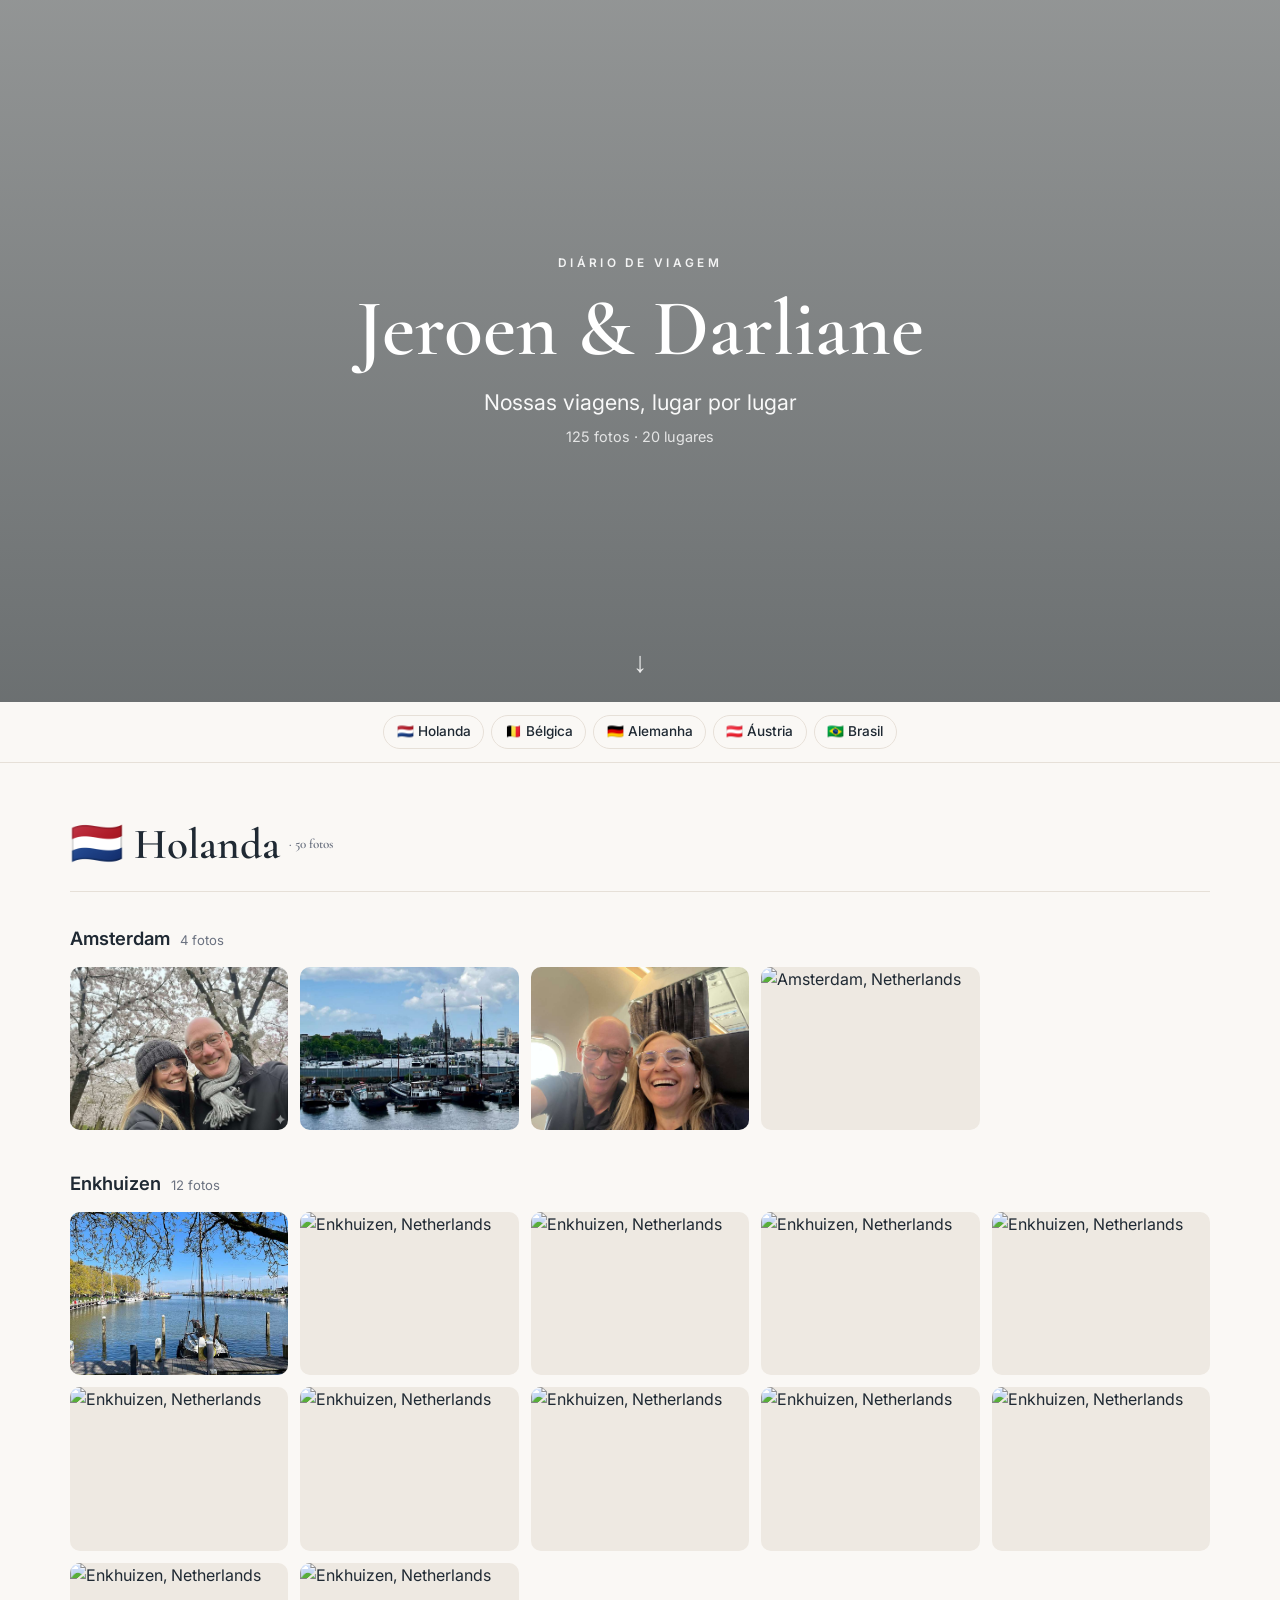
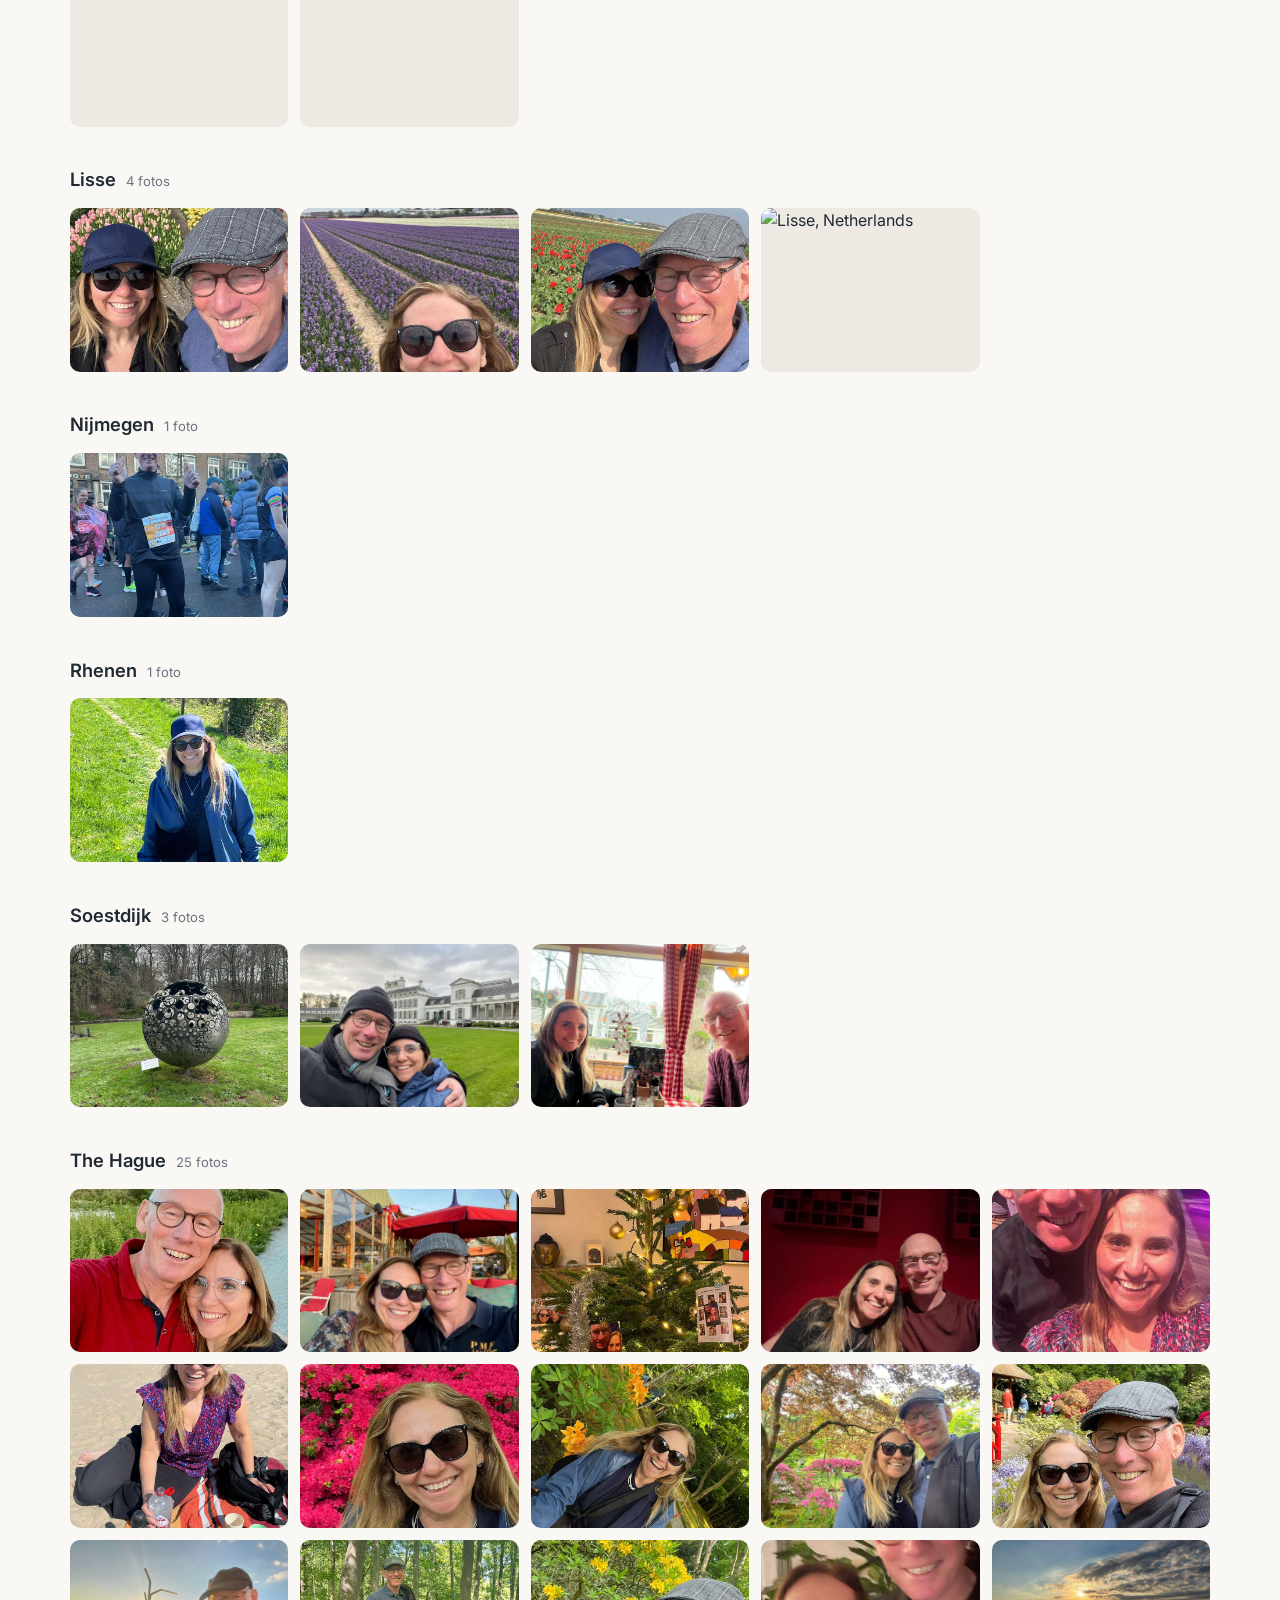
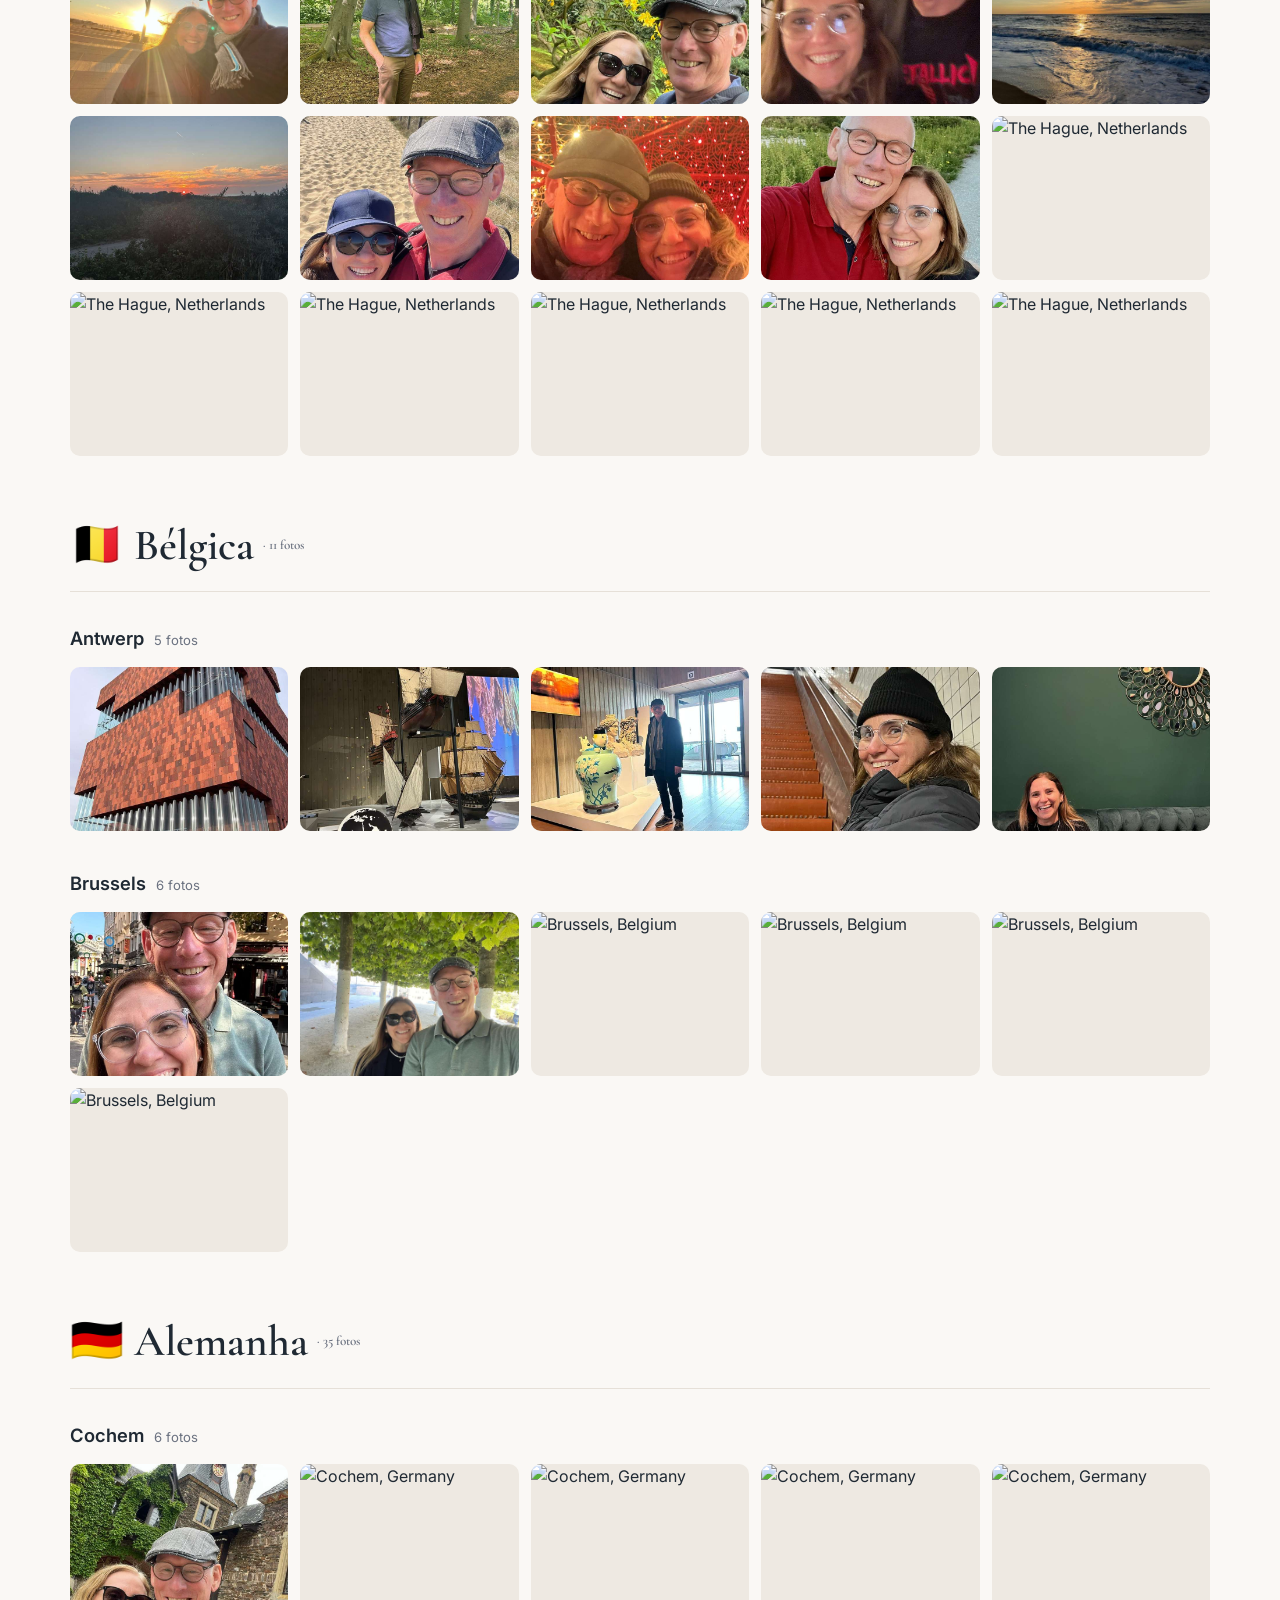
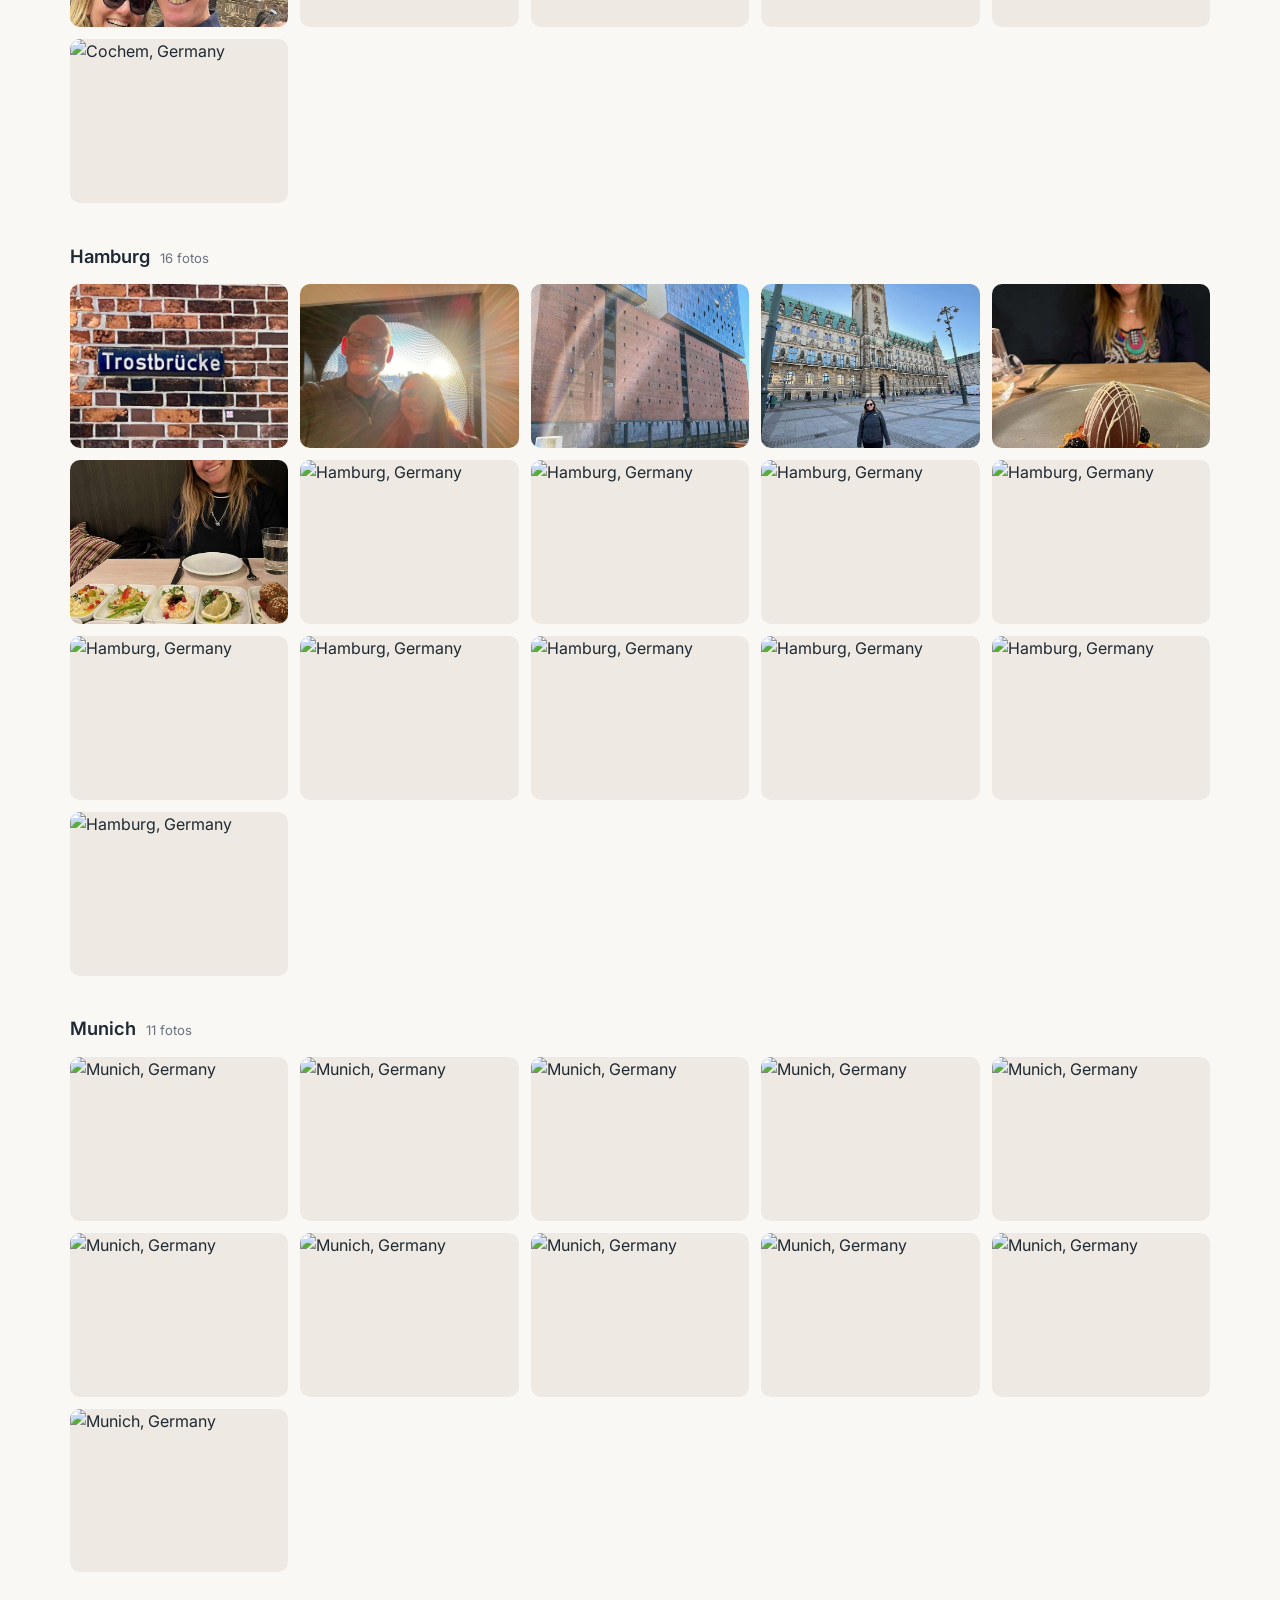
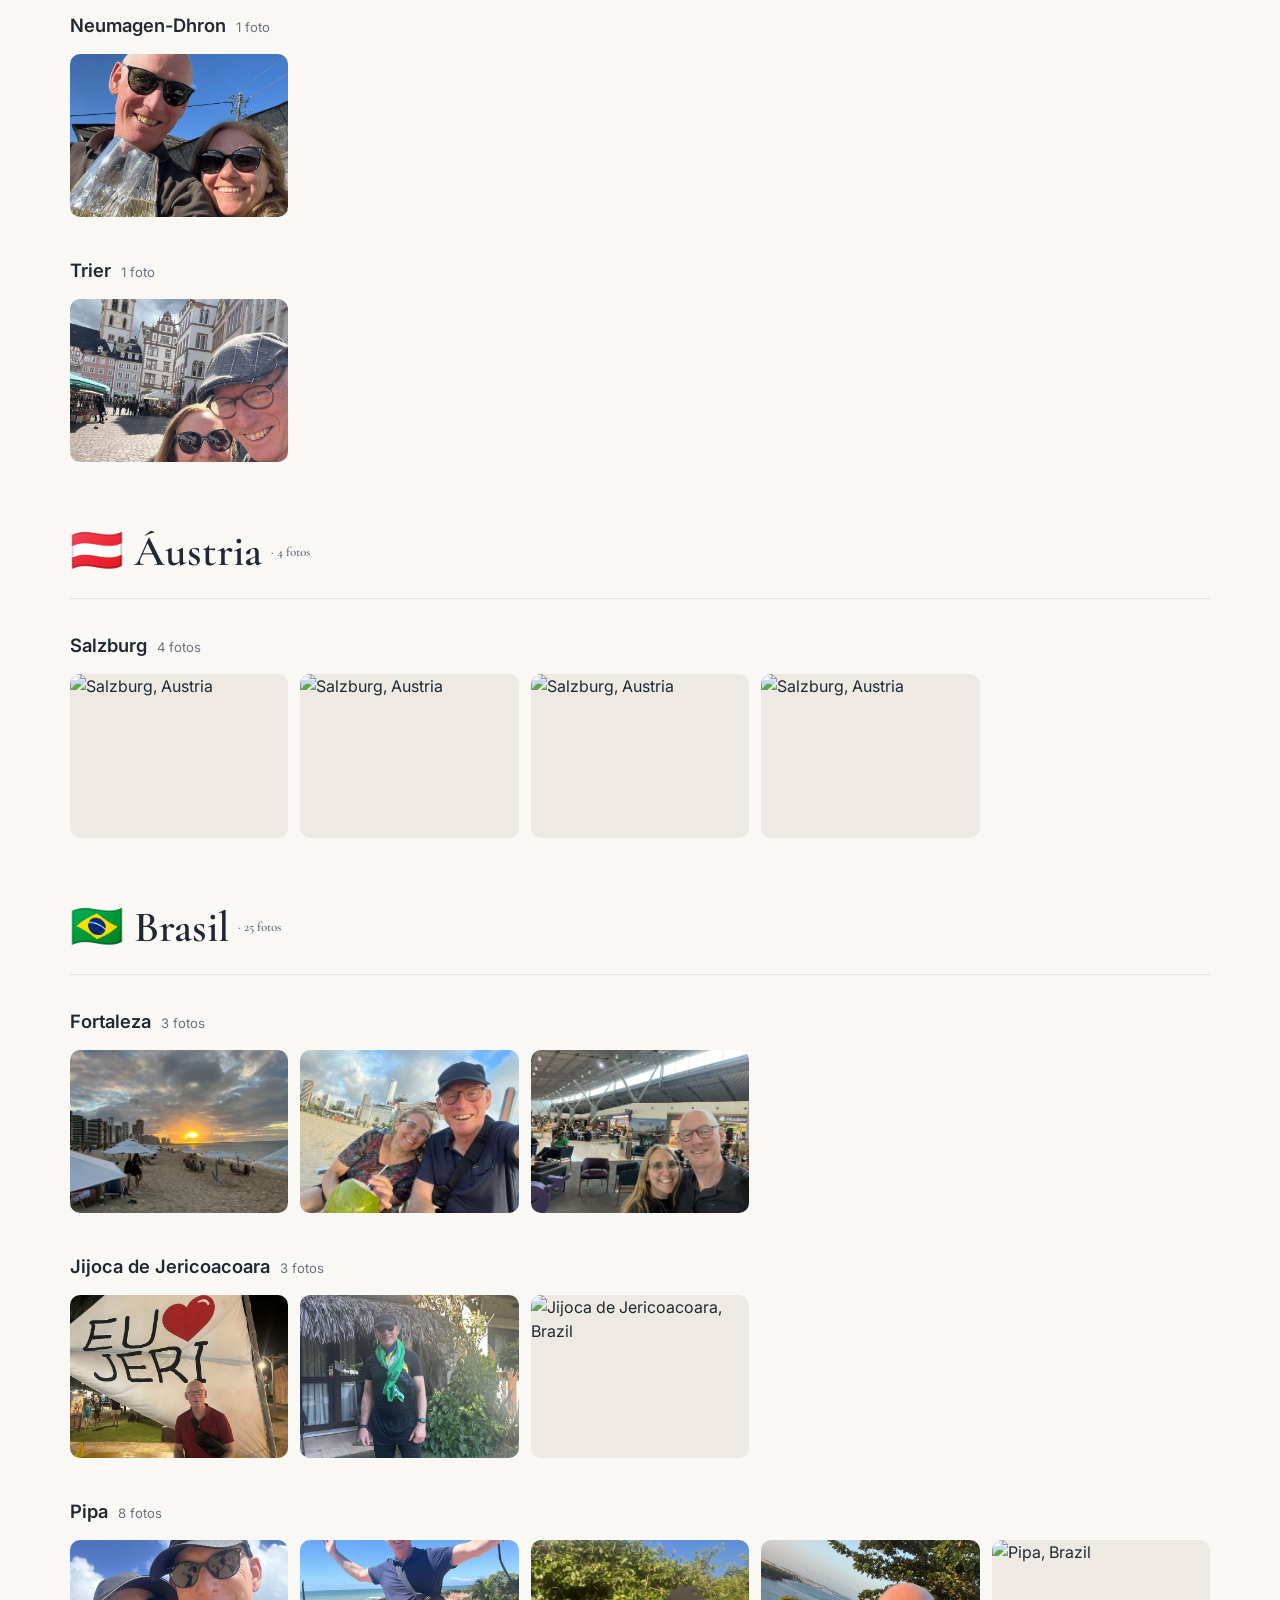
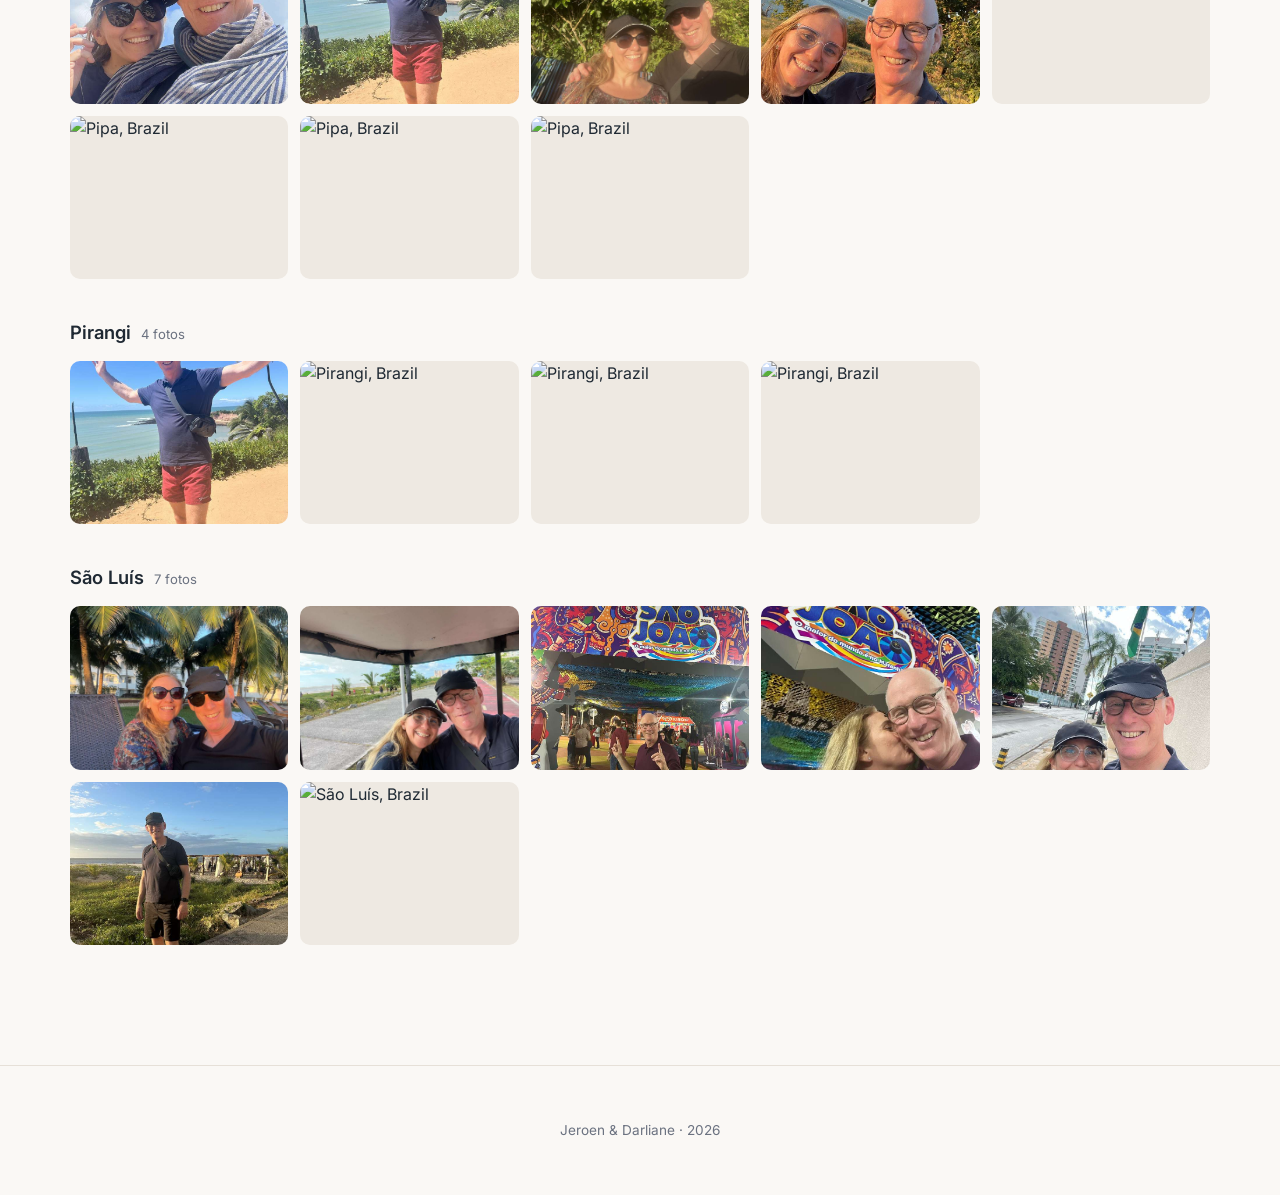
==== index.html @ 5dede8cd "Add files via upload" ====
<!DOCTYPE html>
<html lang="pt-BR">
<head>
  <meta charset="UTF-8" />
  <meta name="viewport" content="width=device-width, initial-scale=1.0" />
  <title>Jeroen &amp; Darliane — Viagens</title>
  <meta name="description" content="Galeria de viagens de Jeroen e Darliane, organizada por lugares." />
  <meta property="og:title" content="Jeroen &amp; Darliane — Viagens" />
  <meta property="og:description" content="Nossas viagens, lugar por lugar." />
  <meta property="og:type" content="website" />
  <link rel="preconnect" href="https://fonts.googleapis.com" />
  <link rel="preconnect" href="https://fonts.gstatic.com" crossorigin />
  <link href="https://fonts.googleapis.com/css2?family=Cormorant+Garamond:wght@500;600&family=Inter:wght@400;500;600&display=swap" rel="stylesheet" />
  <link rel="stylesheet" href="style.css" />
</head>
<body>
  <header class="hero">
    <div class="hero__inner">
      <p class="hero__eyebrow">Diário de viagem</p>
      <h1 class="hero__title">Jeroen &amp; Darliane</h1>
      <p class="hero__subtitle">Nossas viagens, lugar por lugar</p>
      <p class="hero__meta" id="heroMeta"></p>
    </div>
    <button class="hero__scroll" aria-label="Ver galeria" onclick="document.getElementById('nav').scrollIntoView({behavior:'smooth'})">↓</button>
  </header>

  <nav class="nav" id="nav" aria-label="Navegação por país"></nav>

  <main id="gallery" class="gallery">
    <p class="loading">Carregando fotos…</p>
  </main>

  <footer class="footer">
    <p>Jeroen &amp; Darliane · <span id="year"></span></p>
  </footer>

  <!-- Lightbox -->
  <div class="lightbox" id="lightbox" aria-hidden="true" role="dialog" aria-label="Foto ampliada">
    <button class="lightbox__close" id="lbClose" aria-label="Fechar">×</button>
    <button class="lightbox__nav lightbox__prev" id="lbPrev" aria-label="Anterior">‹</button>
    <figure class="lightbox__figure">
      <img class="lightbox__img" id="lbImg" src="" alt="" />
      <figcaption class="lightbox__caption" id="lbCaption"></figcaption>
    </figure>
    <button class="lightbox__nav lightbox__next" id="lbNext" aria-label="Próxima">›</button>
  </div>

  <script src="app.js"></script>
</body>
</html>
---- style.css ----
:root {
  --bg: #faf8f5;
  --ink: #1f2933;
  --muted: #6b7280;
  --line: #e6e0d8;
  --accent: #2f6f6a;
  --card-radius: 10px;
  --maxw: 1180px;
}

* { box-sizing: border-box; }

html { scroll-behavior: smooth; }

body {
  margin: 0;
  font-family: "Inter", system-ui, -apple-system, sans-serif;
  color: var(--ink);
  background: var(--bg);
  line-height: 1.55;
}

img { display: block; max-width: 100%; }

/* ---------- Hero ---------- */
.hero {
  position: relative;
  min-height: 78vh;
  display: flex;
  flex-direction: column;
  align-items: center;
  justify-content: center;
  text-align: center;
  padding: 4rem 1.5rem;
  color: #fff;
  background:
    linear-gradient(180deg, rgba(20,28,32,.45), rgba(20,28,32,.62)),
    url("images/full/0036-amsterdam.jpg") center/cover no-repeat;
}
.hero__inner { max-width: 720px; }
.hero__eyebrow {
  text-transform: uppercase;
  letter-spacing: .28em;
  font-size: .74rem;
  font-weight: 600;
  margin: 0 0 1rem;
  opacity: .9;
}
.hero__title {
  font-family: "Cormorant Garamond", serif;
  font-weight: 600;
  font-size: clamp(2.8rem, 7vw, 5rem);
  line-height: 1.02;
  margin: 0;
}
.hero__subtitle {
  font-size: clamp(1rem, 2.4vw, 1.35rem);
  font-weight: 400;
  margin: 1rem 0 .4rem;
  opacity: .95;
}
.hero__meta { font-size: .9rem; opacity: .8; margin: .2rem 0 0; }
.hero__scroll {
  position: absolute;
  bottom: 1.4rem;
  background: none; border: none; color: #fff;
  font-size: 1.8rem; cursor: pointer; opacity: .85;
  animation: bob 2s ease-in-out infinite;
}
@keyframes bob { 0%,100%{transform:translateY(0)} 50%{transform:translateY(6px)} }

/* ---------- Nav ---------- */
.nav {
  position: sticky;
  top: 0;
  z-index: 20;
  display: flex;
  flex-wrap: wrap;
  gap: .4rem;
  justify-content: center;
  padding: .8rem 1rem;
  background: rgba(250,248,245,.92);
  backdrop-filter: blur(8px);
  border-bottom: 1px solid var(--line);
}
.nav a {
  text-decoration: none;
  color: var(--ink);
  font-size: .85rem;
  font-weight: 500;
  padding: .35rem .8rem;
  border-radius: 999px;
  border: 1px solid var(--line);
  transition: all .2s;
  white-space: nowrap;
}
.nav a:hover { background: var(--accent); color: #fff; border-color: var(--accent); }

/* ---------- Gallery ---------- */
.gallery { max-width: var(--maxw); margin: 0 auto; padding: 3rem 1.25rem 4rem; }
.loading { text-align: center; color: var(--muted); padding: 3rem 0; }

.country { margin-bottom: 3.5rem; scroll-margin-top: 70px; }
.country__title {
  font-family: "Cormorant Garamond", serif;
  font-size: clamp(1.9rem, 4vw, 2.7rem);
  font-weight: 600;
  margin: 0 0 .2rem;
  display: flex;
  align-items: center;
  gap: .55rem;
}
.country__rule { height: 1px; background: var(--line); margin: .8rem 0 2rem; }

.place { margin-bottom: 2.4rem; }
.place__head {
  display: flex;
  align-items: baseline;
  gap: .6rem;
  margin: 0 0 .9rem;
}
.place__name { font-size: 1.15rem; font-weight: 600; margin: 0; }
.place__count { font-size: .82rem; color: var(--muted); }

.grid {
  display: grid;
  grid-template-columns: repeat(auto-fill, minmax(210px, 1fr));
  gap: 12px;
}
.grid__item {
  position: relative;
  overflow: hidden;
  border-radius: var(--card-radius);
  aspect-ratio: 4 / 3;
  cursor: pointer;
  background: #eee9e2;
}
.grid__item img {
  width: 100%; height: 100%;
  object-fit: cover;
  transition: transform .5s ease;
}
.grid__item:hover img { transform: scale(1.06); }
.grid__item::after {
  content: "";
  position: absolute; inset: 0;
  background: linear-gradient(180deg, transparent 60%, rgba(0,0,0,.18));
  opacity: 0; transition: opacity .3s;
}
.grid__item:hover::after { opacity: 1; }

/* ---------- Footer ---------- */
.footer {
  text-align: center;
  padding: 2.5rem 1rem;
  color: var(--muted);
  font-size: .85rem;
  border-top: 1px solid var(--line);
}

/* ---------- Lightbox ---------- */
.lightbox {
  position: fixed; inset: 0;
  background: rgba(15,18,20,.94);
  display: none;
  align-items: center;
  justify-content: center;
  z-index: 100;
  padding: 2rem;
}
.lightbox.open { display: flex; }
.lightbox__figure { margin: 0; max-width: 92vw; max-height: 90vh; text-align: center; }
.lightbox__img {
  max-width: 92vw; max-height: 82vh;
  margin: 0 auto;
  border-radius: 6px;
  box-shadow: 0 20px 60px rgba(0,0,0,.5);
  object-fit: contain;
}
.lightbox__caption { color: #eee; font-size: .9rem; margin-top: .9rem; letter-spacing: .02em; }
.lightbox__close {
  position: absolute; top: 1rem; right: 1.3rem;
  background: none; border: none; color: #fff;
  font-size: 2.2rem; line-height: 1; cursor: pointer; opacity: .8;
}
.lightbox__close:hover { opacity: 1; }
.lightbox__nav {
  position: absolute; top: 50%; transform: translateY(-50%);
  background: rgba(255,255,255,.1);
  border: none; color: #fff;
  width: 52px; height: 52px; border-radius: 50%;
  font-size: 2rem; line-height: 1; cursor: pointer;
  transition: background .2s;
}
.lightbox__nav:hover { background: rgba(255,255,255,.25); }
.lightbox__prev { left: 1.2rem; }
.lightbox__next { right: 1.2rem; }

@media (max-width: 640px) {
  .grid { grid-template-columns: repeat(auto-fill, minmax(140px, 1fr)); gap: 8px; }
  .lightbox__nav { width: 42px; height: 42px; font-size: 1.5rem; }
  .lightbox__prev { left: .4rem; } .lightbox__next { right: .4rem; }
}
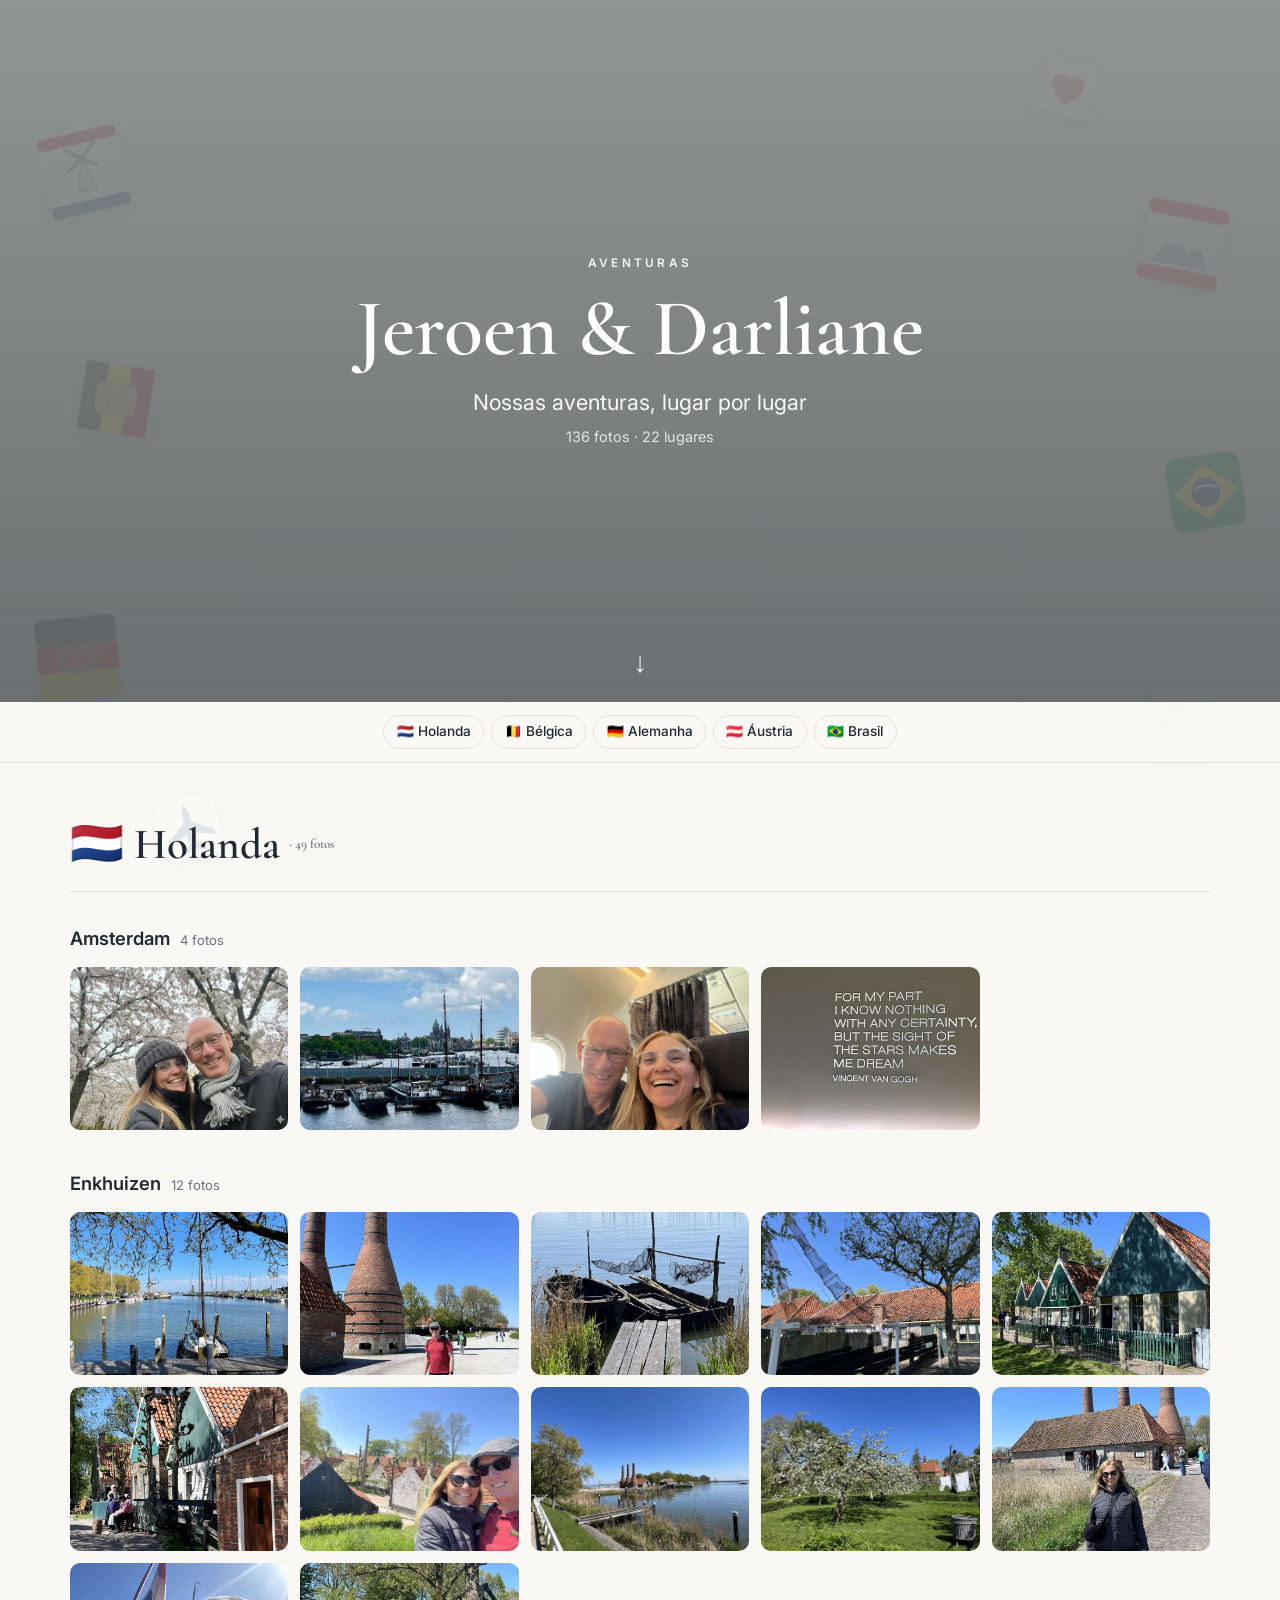
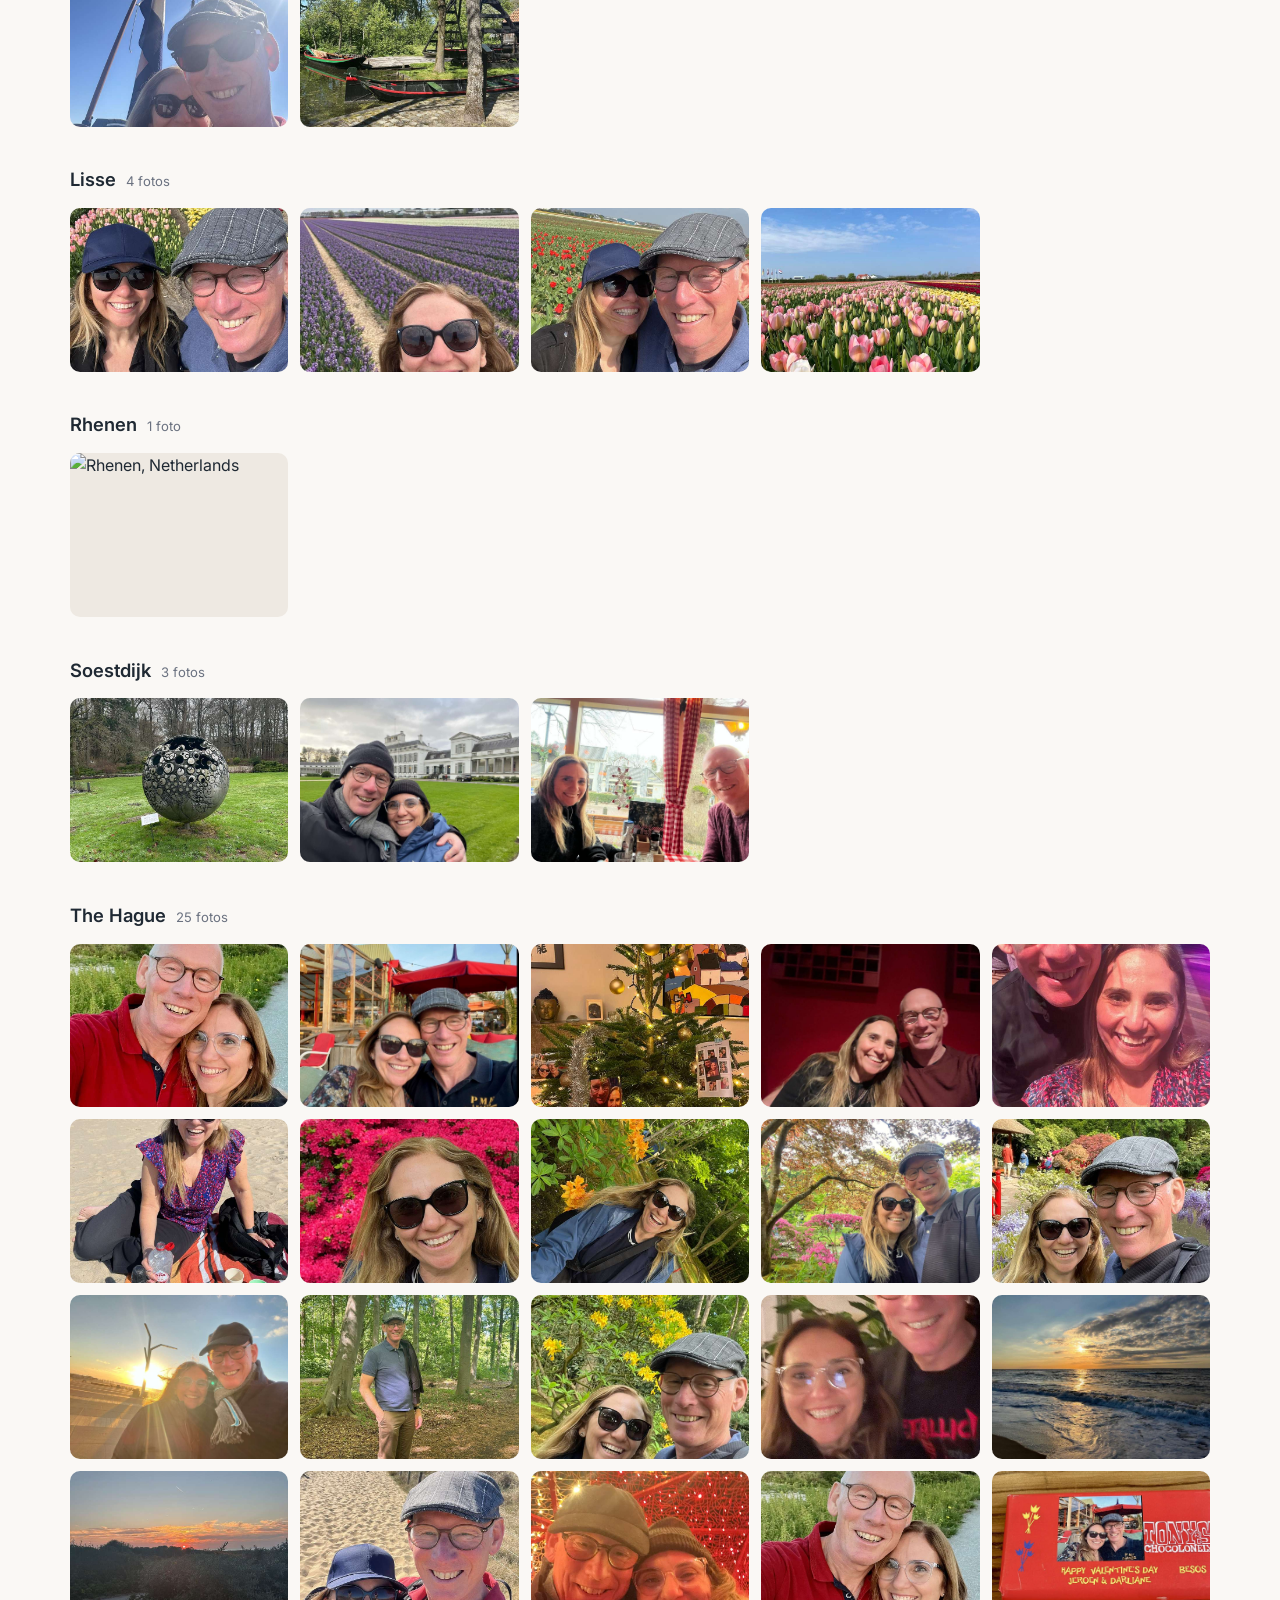
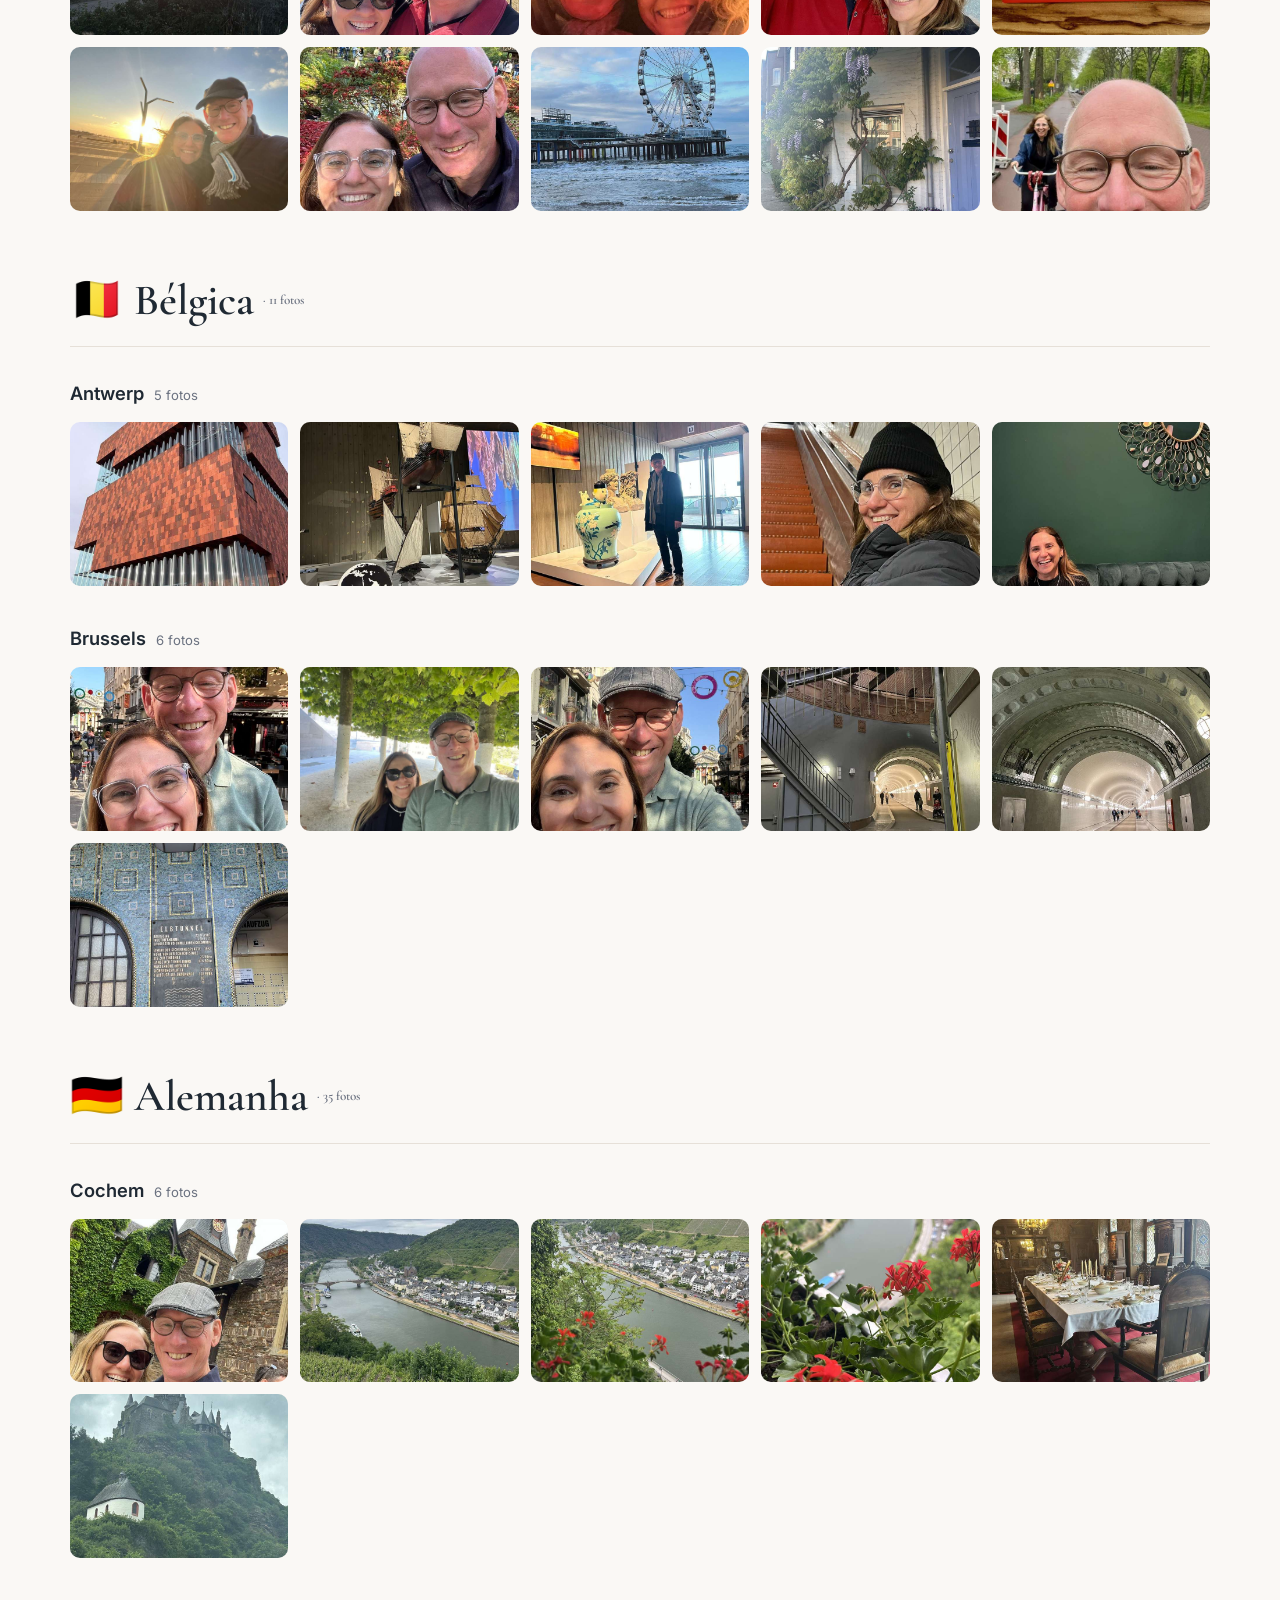
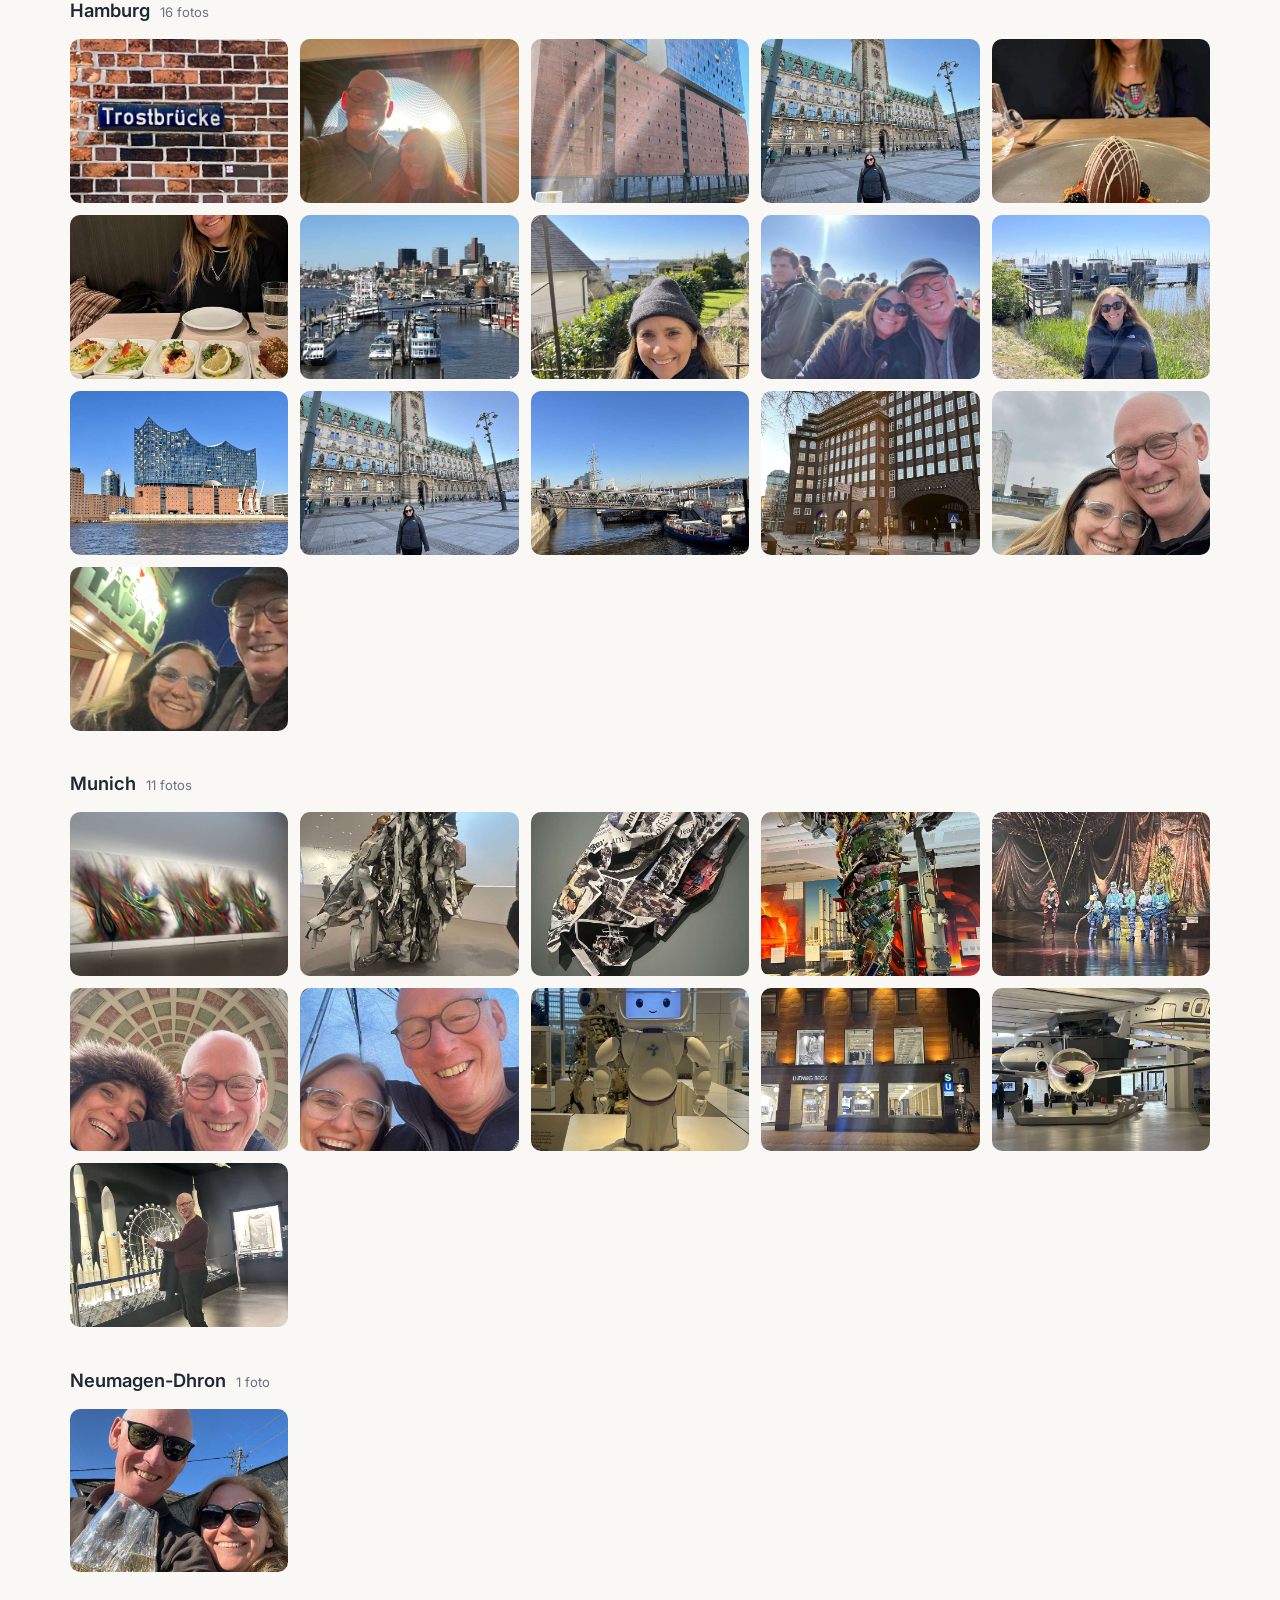
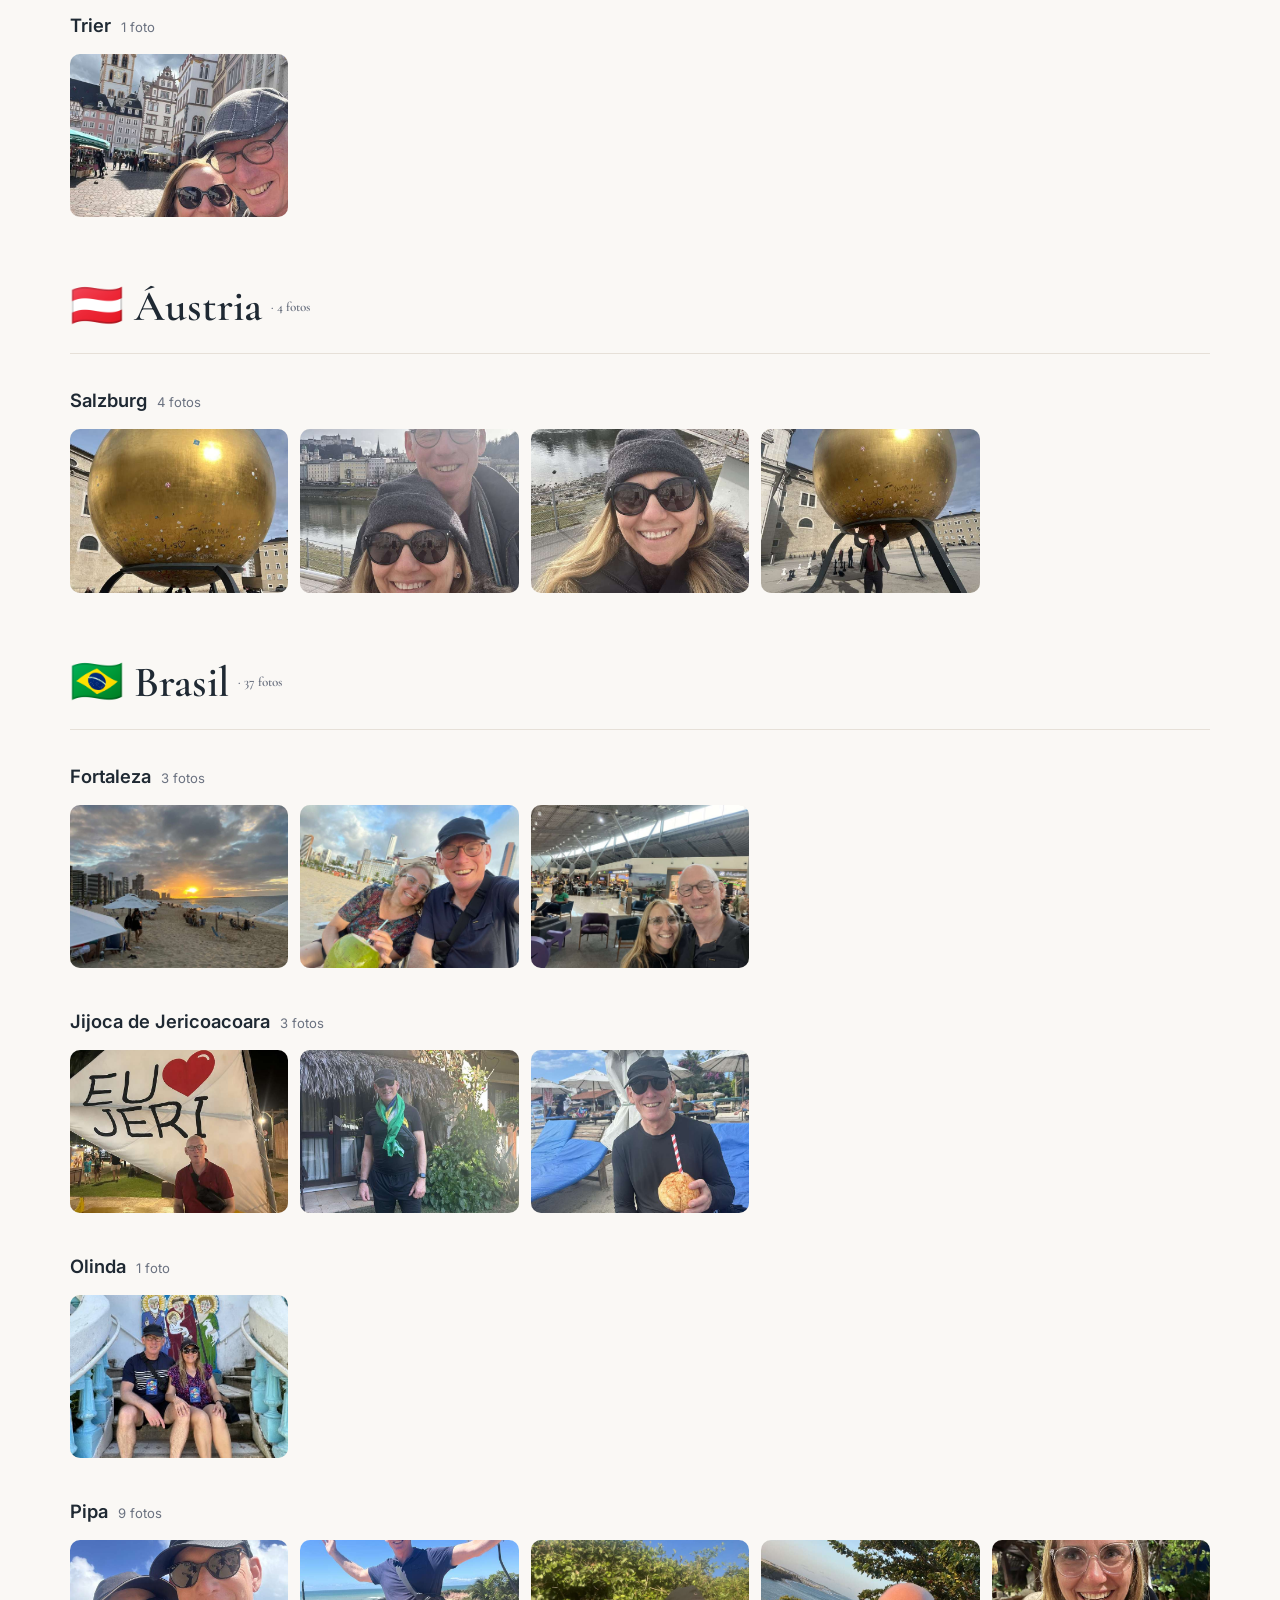
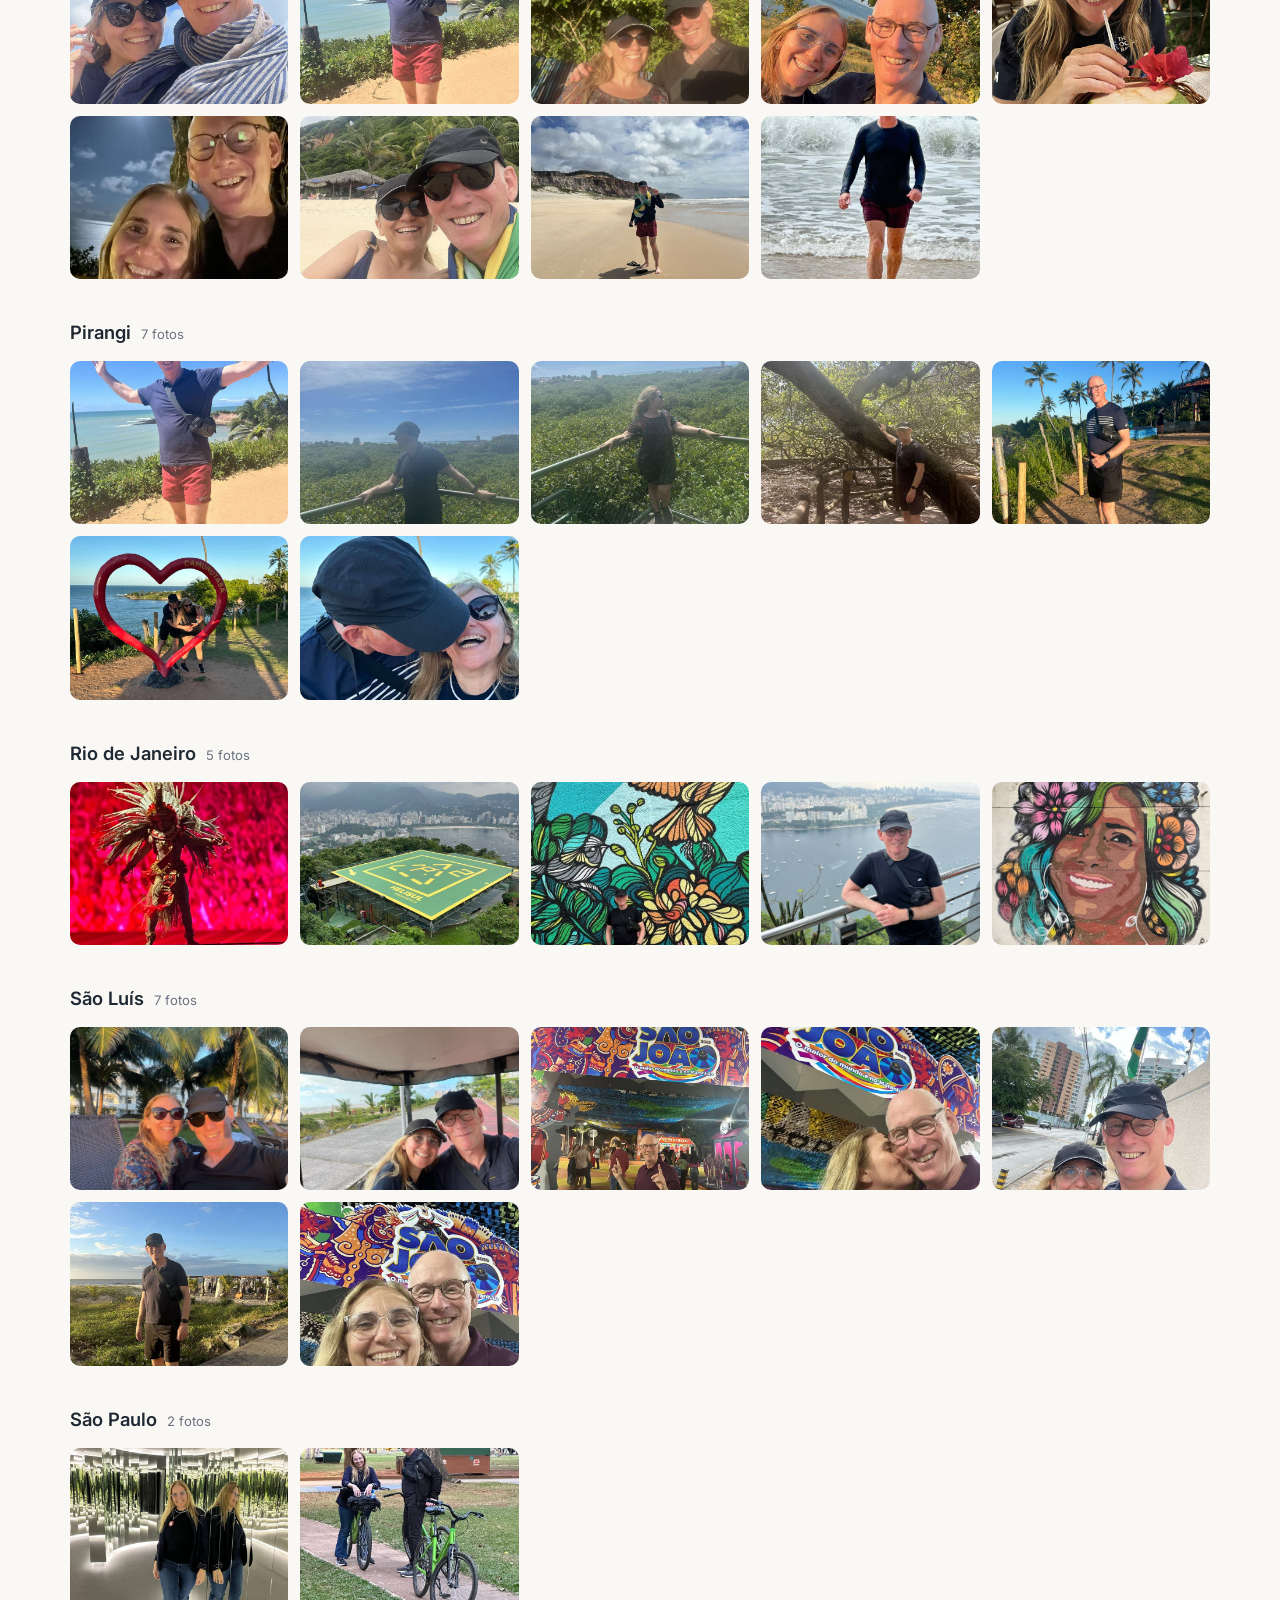
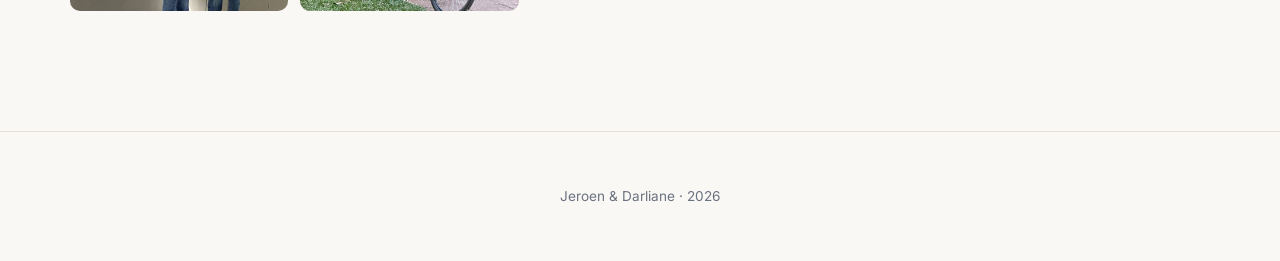
==== commit 39ddf3cf: "Add files via upload" ====
--- a/index.html
+++ b/index.html
@@ -3,10 +3,10 @@
 <head>
   <meta charset="UTF-8" />
   <meta name="viewport" content="width=device-width, initial-scale=1.0" />
-  <title>Jeroen &amp; Darliane — Viagens</title>
-  <meta name="description" content="Galeria de viagens de Jeroen e Darliane, organizada por lugares." />
-  <meta property="og:title" content="Jeroen &amp; Darliane — Viagens" />
-  <meta property="og:description" content="Nossas viagens, lugar por lugar." />
+  <title>Jeroen &amp; Darliane — Aventuras</title>
+  <meta name="description" content="As aventuras de Jeroen e Darliane, lugar por lugar." />
+  <meta property="og:title" content="Jeroen &amp; Darliane — Aventuras" />
+  <meta property="og:description" content="Nossas aventuras, lugar por lugar." />
   <meta property="og:type" content="website" />
   <link rel="preconnect" href="https://fonts.googleapis.com" />
   <link rel="preconnect" href="https://fonts.gstatic.com" crossorigin />
@@ -14,11 +14,77 @@
   <link rel="stylesheet" href="style.css" />
 </head>
 <body>
+  <!-- Ímãs de geladeira decorativos (desenhos originais) -->
+  <div class="magnets" aria-hidden="true">
+    <!-- Holanda: moinho + tulipa -->
+    <svg class="magnet m1" viewBox="0 0 100 100">
+      <rect x="6" y="6" width="88" height="88" rx="14" fill="#fff" stroke="#d9d2c8"/>
+      <rect x="6" y="6" width="88" height="13" rx="6" fill="#AE1C28"/>
+      <rect x="6" y="81" width="88" height="13" rx="6" fill="#21468B"/>
+      <path d="M50 34 L60 70 H40 Z" fill="#e8e2d8" stroke="#9aa3ab" stroke-width="2"/>
+      <g stroke="#6b7280" stroke-width="3.5" stroke-linecap="round">
+        <line x1="50" y1="34" x2="34" y2="22"/><line x1="50" y1="34" x2="66" y2="22"/>
+        <line x1="50" y1="34" x2="34" y2="46"/><line x1="50" y1="34" x2="66" y2="46"/>
+      </g>
+    </svg>
+    <!-- Bélgica: waffle -->
+    <svg class="magnet m2" viewBox="0 0 100 100">
+      <rect x="6" y="6" width="88" height="88" rx="14" fill="#fff" stroke="#d9d2c8"/>
+      <rect x="6" y="6" width="29" height="88" fill="#2d2a26"/>
+      <rect x="35" y="6" width="29" height="88" fill="#F7D117"/>
+      <rect x="64" y="6" width="30" height="88" fill="#C8102E"/>
+      <rect x="24" y="30" width="52" height="40" rx="9" fill="#e8b168" stroke="#b8823c" stroke-width="2.5"/>
+      <g stroke="#b8823c" stroke-width="2.5"><line x1="41" y1="30" x2="41" y2="70"/><line x1="58" y1="30" x2="58" y2="70"/><line x1="24" y1="50" x2="76" y2="50"/></g>
+    </svg>
+    <!-- Alemanha: pretzel -->
+    <svg class="magnet m3" viewBox="0 0 100 100">
+      <rect x="6" y="6" width="88" height="88" rx="14" fill="#fff" stroke="#d9d2c8"/>
+      <rect x="6" y="6" width="88" height="29" rx="6" fill="#2d2a26"/>
+      <rect x="6" y="35" width="88" height="29" fill="#DD0000"/>
+      <rect x="6" y="64" width="88" height="30" rx="6" fill="#FFCE00"/>
+      <path d="M34 40 C26 54 38 70 50 62 C62 70 74 54 66 40 C60 32 50 44 50 52 C50 44 40 32 34 40 Z"
+            fill="none" stroke="#8a5a2b" stroke-width="6" stroke-linecap="round" stroke-linejoin="round"/>
+    </svg>
+    <!-- Áustria: montanha -->
+    <svg class="magnet m4" viewBox="0 0 100 100">
+      <rect x="6" y="6" width="88" height="88" rx="14" fill="#fff" stroke="#d9d2c8"/>
+      <rect x="6" y="6" width="88" height="16" rx="6" fill="#ED2939"/>
+      <rect x="6" y="78" width="88" height="16" rx="6" fill="#ED2939"/>
+      <path d="M20 74 L42 36 L56 58 L66 44 L82 74 Z" fill="#8fa6b8"/>
+      <path d="M42 36 L33 52 H51 Z M66 44 L60 54 H73 Z" fill="#fff"/>
+    </svg>
+    <!-- Brasil: palmeira e sol -->
+    <svg class="magnet m5" viewBox="0 0 100 100">
+      <rect x="6" y="6" width="88" height="88" rx="14" fill="#fff" stroke="#d9d2c8"/>
+      <rect x="6" y="6" width="88" height="88" rx="14" fill="#009B3A"/>
+      <path d="M50 16 L88 50 L50 84 L12 50 Z" fill="#FEDF00"/>
+      <circle cx="50" cy="50" r="17" fill="#002776"/>
+      <path d="M35 46 C43 41 57 41 65 46" stroke="#fff" stroke-width="3" fill="none"/>
+    </svg>
+    <!-- Câmera -->
+    <svg class="magnet m6" viewBox="0 0 100 100">
+      <rect x="6" y="6" width="88" height="88" rx="14" fill="#fff" stroke="#d9d2c8"/>
+      <rect x="16" y="34" width="68" height="42" rx="8" fill="#2f6f6a"/>
+      <rect x="38" y="26" width="24" height="10" rx="4" fill="#2f6f6a"/>
+      <circle cx="50" cy="55" r="14" fill="#faf8f5"/><circle cx="50" cy="55" r="7" fill="#2f6f6a"/>
+    </svg>
+    <!-- Avião -->
+    <svg class="magnet m7" viewBox="0 0 100 100">
+      <rect x="6" y="6" width="88" height="88" rx="14" fill="#fff" stroke="#d9d2c8"/>
+      <path d="M50 16 C55 26 56 36 56 44 L84 62 V70 L56 60 V74 L66 82 V88 L50 82 L34 88 V82 L44 74 V60 L16 70 V62 L44 44 C44 36 45 26 50 16 Z" fill="#5b8fb0"/>
+    </svg>
+    <!-- Coração -->
+    <svg class="magnet m8" viewBox="0 0 100 100">
+      <rect x="6" y="6" width="88" height="88" rx="14" fill="#fff" stroke="#d9d2c8"/>
+      <path d="M50 78 C22 60 20 42 32 34 C41 28 48 34 50 40 C52 34 59 28 68 34 C80 42 78 60 50 78 Z" fill="#d4726a"/>
+    </svg>
+  </div>
+
   <header class="hero">
     <div class="hero__inner">
-      <p class="hero__eyebrow">Diário de viagem</p>
+      <p class="hero__eyebrow">Aventuras</p>
       <h1 class="hero__title">Jeroen &amp; Darliane</h1>
-      <p class="hero__subtitle">Nossas viagens, lugar por lugar</p>
+      <p class="hero__subtitle">Nossas aventuras, lugar por lugar</p>
       <p class="hero__meta" id="heroMeta"></p>
     </div>
     <button class="hero__scroll" aria-label="Ver galeria" onclick="document.getElementById('nav').scrollIntoView({behavior:'smooth'})">↓</button>
@@ -34,7 +100,6 @@
     <p>Jeroen &amp; Darliane · <span id="year"></span></p>
   </footer>
 
-  <!-- Lightbox -->
   <div class="lightbox" id="lightbox" aria-hidden="true" role="dialog" aria-label="Foto ampliada">
     <button class="lightbox__close" id="lbClose" aria-label="Fechar">×</button>
     <button class="lightbox__nav lightbox__prev" id="lbPrev" aria-label="Anterior">‹</button>
--- a/style.css
+++ b/style.css
@@ -201,3 +201,39 @@
   .lightbox__nav { width: 42px; height: 42px; font-size: 1.5rem; }
   .lightbox__prev { left: .4rem; } .lightbox__next { right: .4rem; }
 }
+
+/* ---------- Ímãs de geladeira (fundo decorativo) ---------- */
+.magnets{
+  position: fixed;
+  inset: 0;
+  z-index: 0;
+  pointer-events: none;
+  overflow: hidden;
+}
+.magnet{
+  position: absolute;
+  width: 92px;
+  height: 92px;
+  opacity: .17;
+  filter: drop-shadow(0 5px 9px rgba(31,41,51,.18));
+}
+.m1{ top: 14%;  left: 3%;   transform: rotate(-13deg); }
+.m2{ top: 40%;  left: 6%;   transform: rotate(9deg);   width: 78px; height: 78px; }
+.m3{ top: 68%;  left: 2.5%; transform: rotate(-6deg); }
+.m4{ top: 22%;  right: 4%;  transform: rotate(11deg); }
+.m5{ top: 50%;  right: 2.5%;transform: rotate(-9deg);  width: 84px; height: 84px; }
+.m6{ top: 76%;  right: 5%;  transform: rotate(7deg);   width: 74px; height: 74px; }
+.m7{ top: 88%;  left: 12%;  transform: rotate(-16deg); width: 70px; height: 70px; }
+.m8{ top: 6%;   right: 14%; transform: rotate(14deg);  width: 66px; height: 66px; }
+
+/* conteúdo sempre acima da decoração */
+.hero, .nav, .gallery, .footer, .lightbox{ position: relative; z-index: 1; }
+
+/* em telas menores os ímãs atrapalham: reduz e esconde os do meio */
+@media (max-width: 1100px){
+  .magnet{ opacity: .12; width: 64px; height: 64px; }
+  .m2, .m6, .m7{ display: none; }
+}
+@media (max-width: 700px){
+  .magnets{ display: none; }
+}
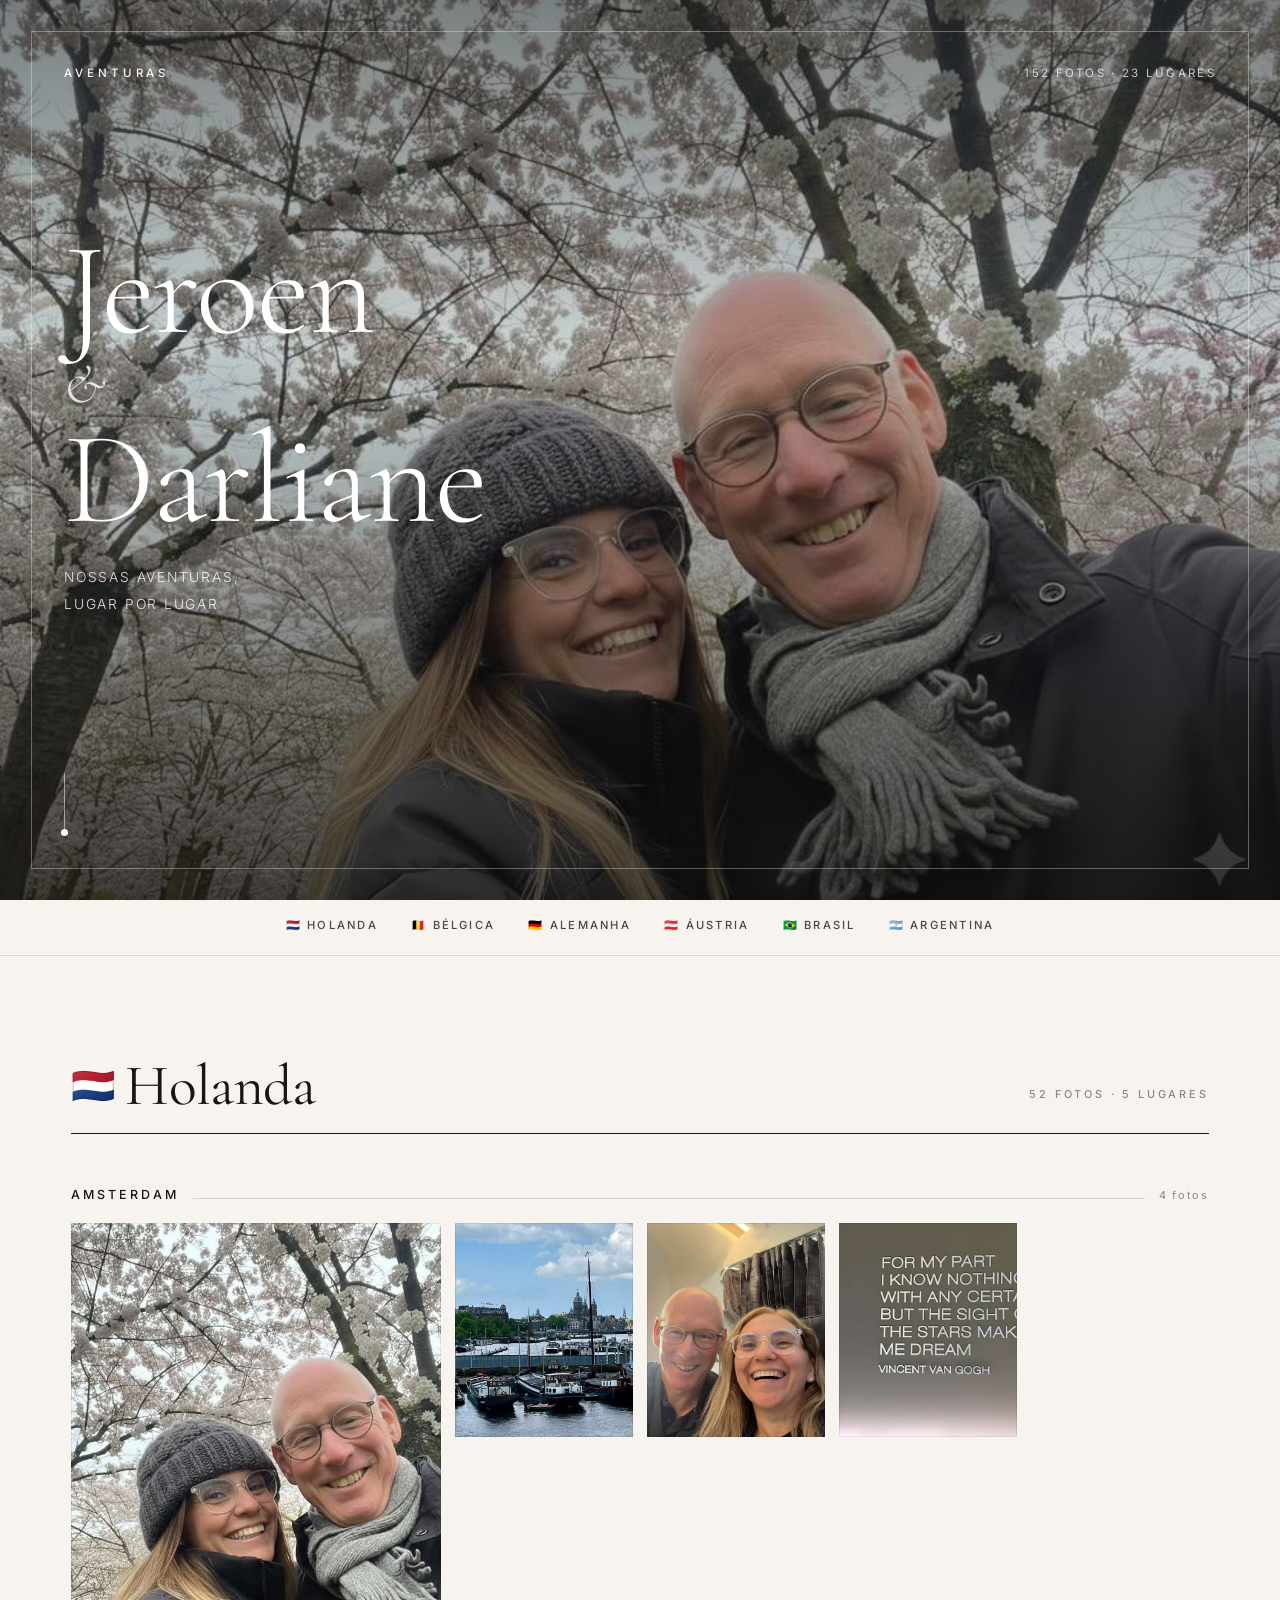
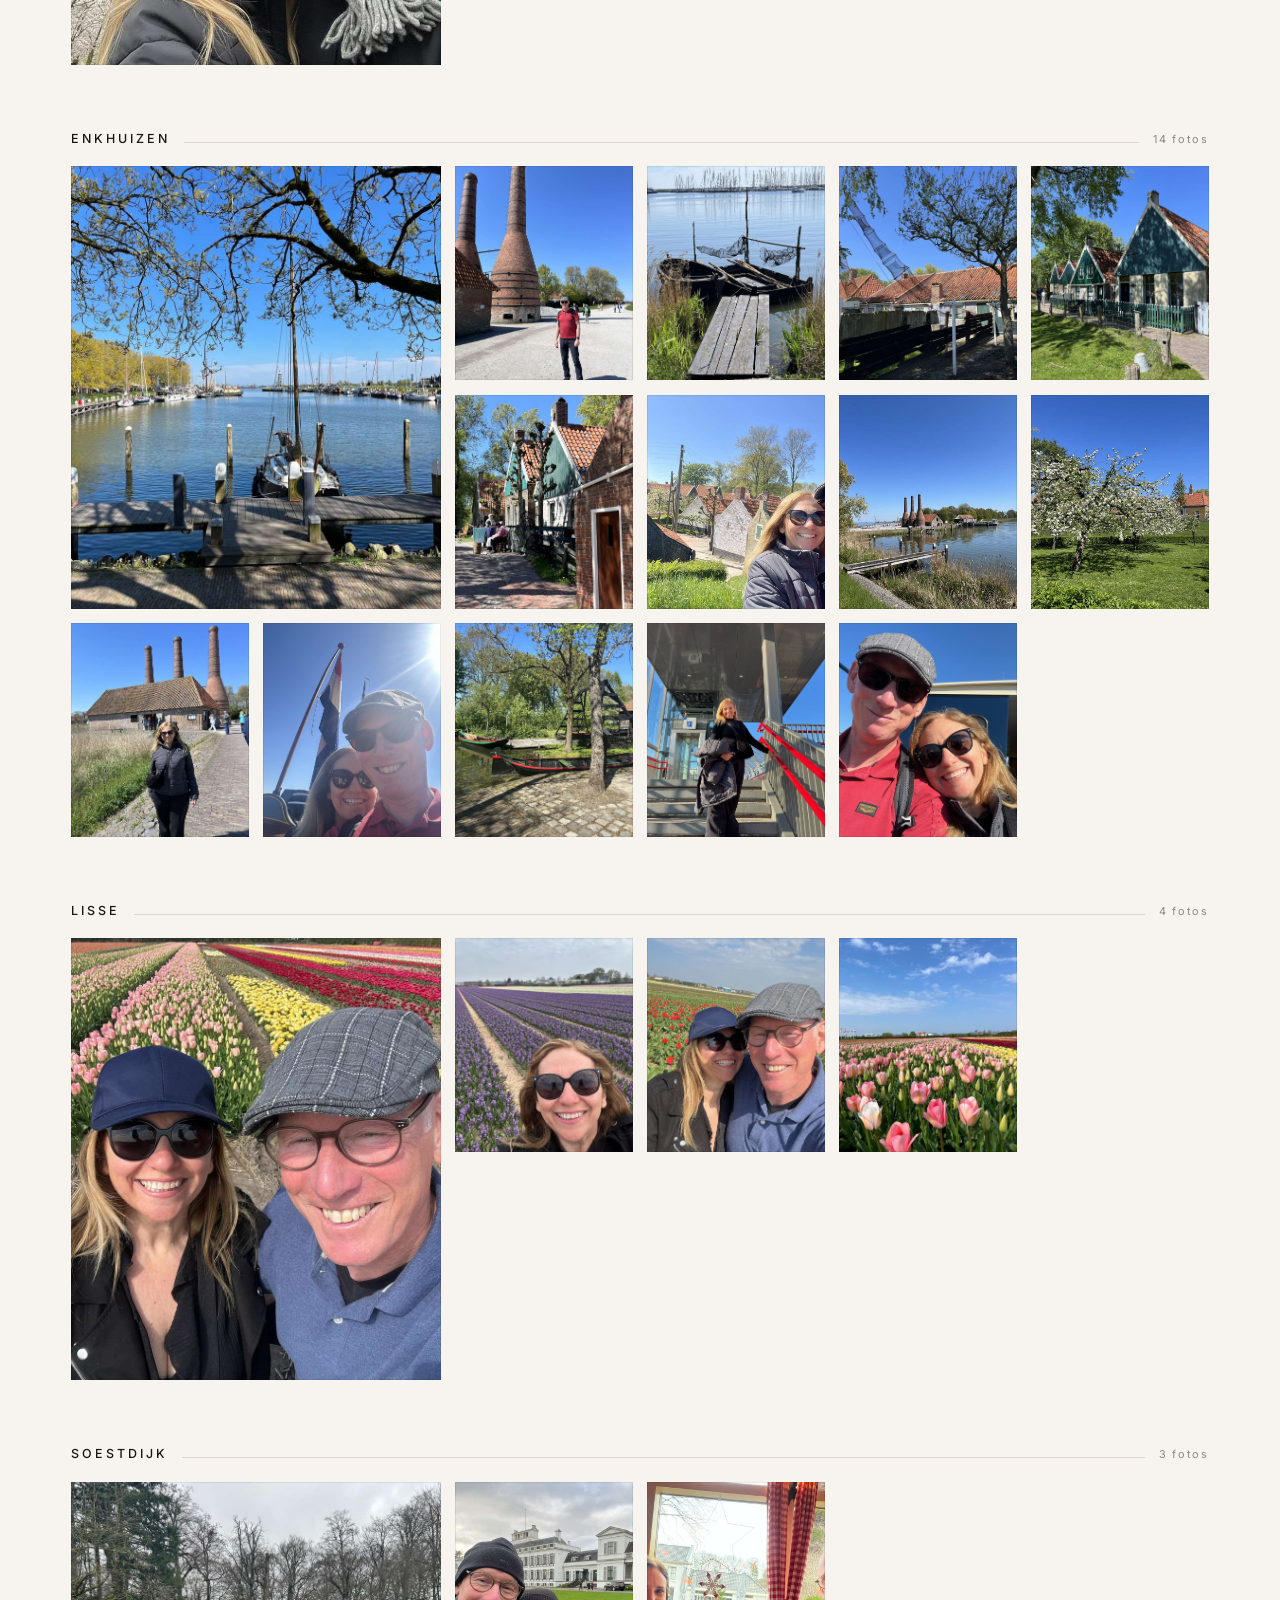
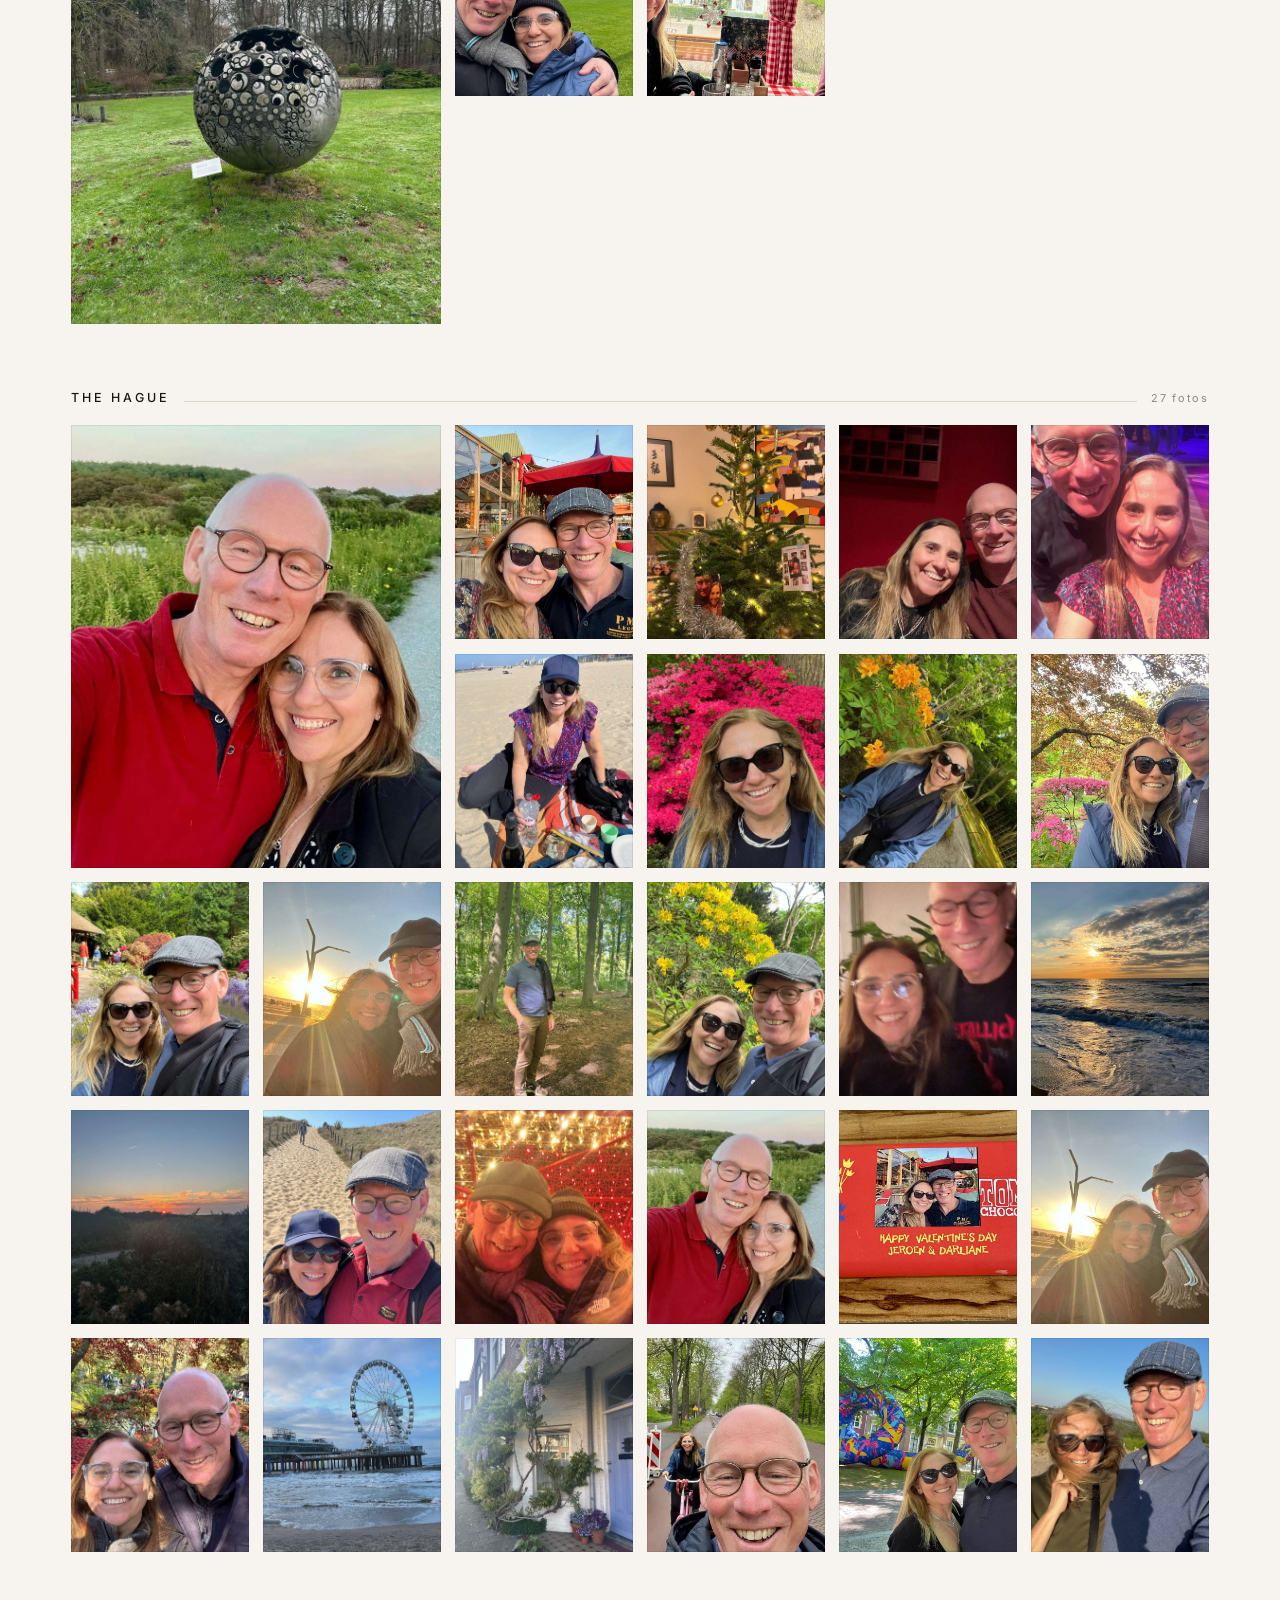
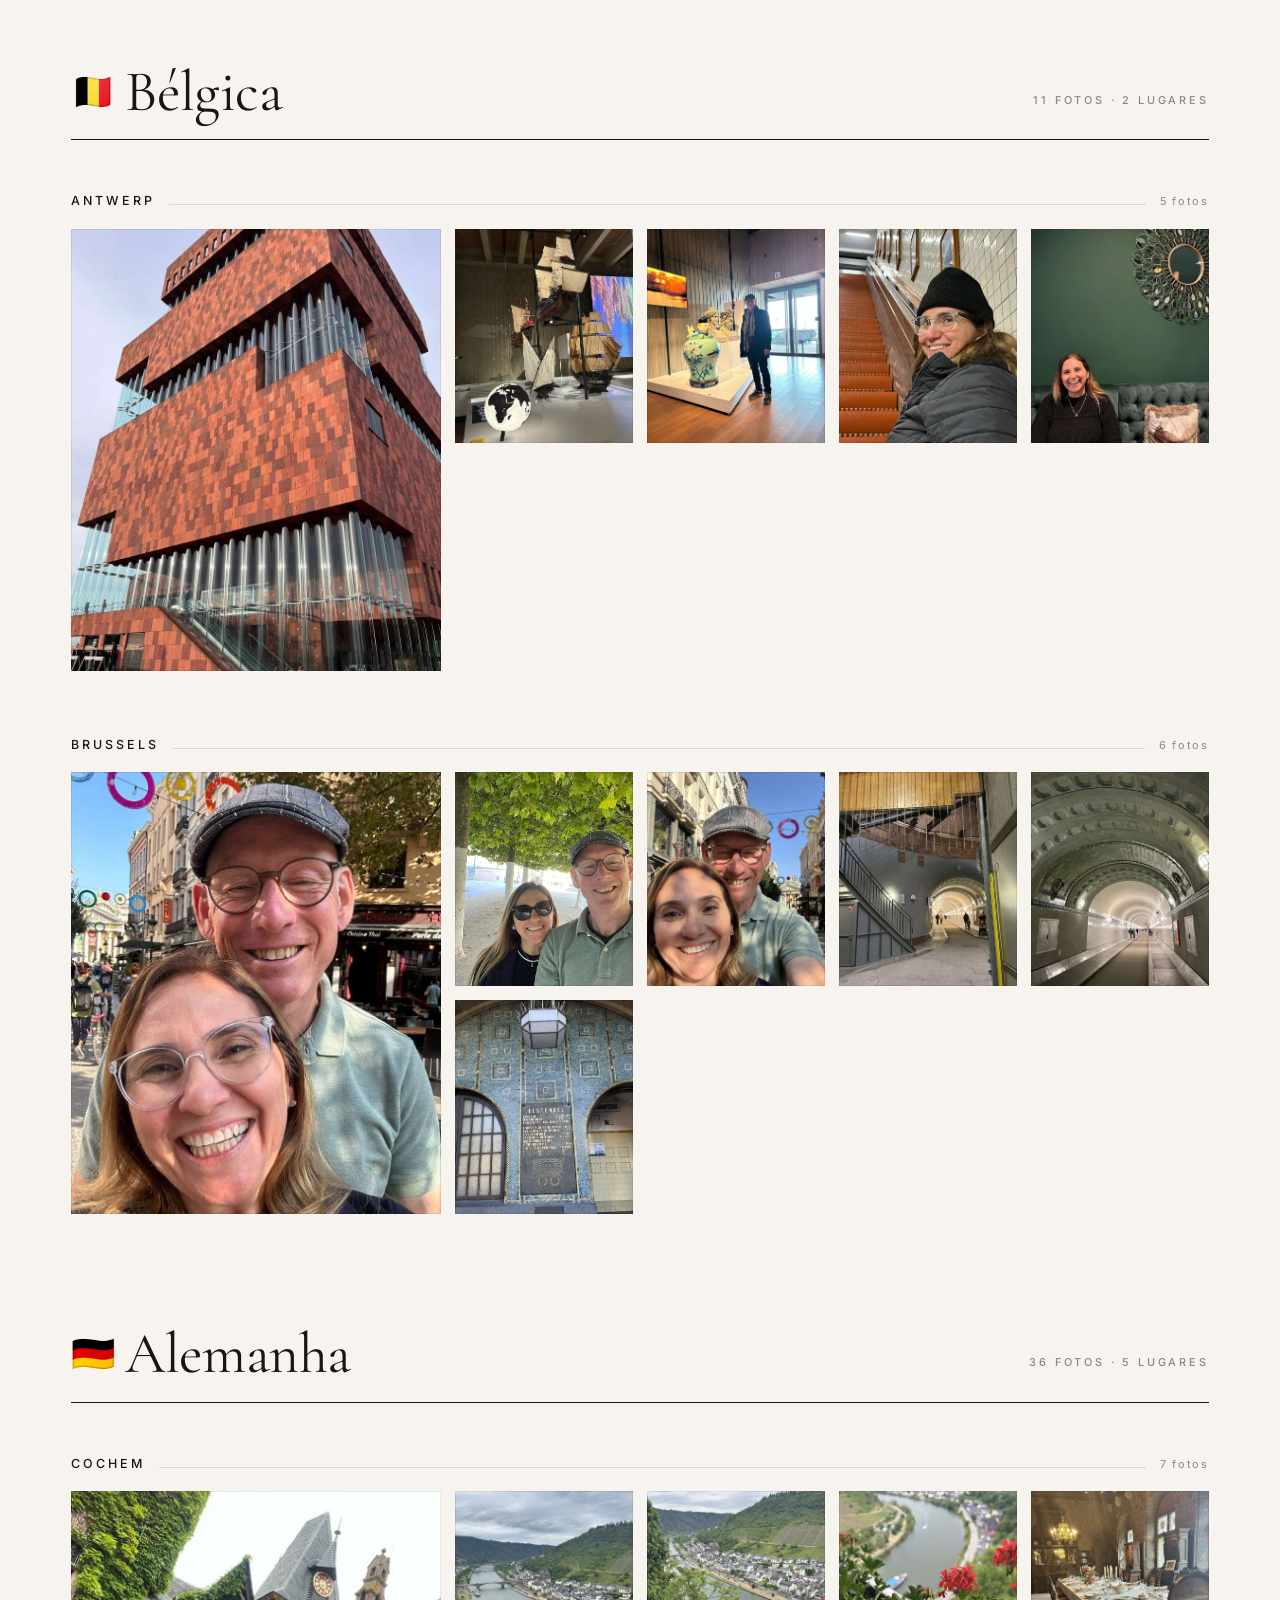
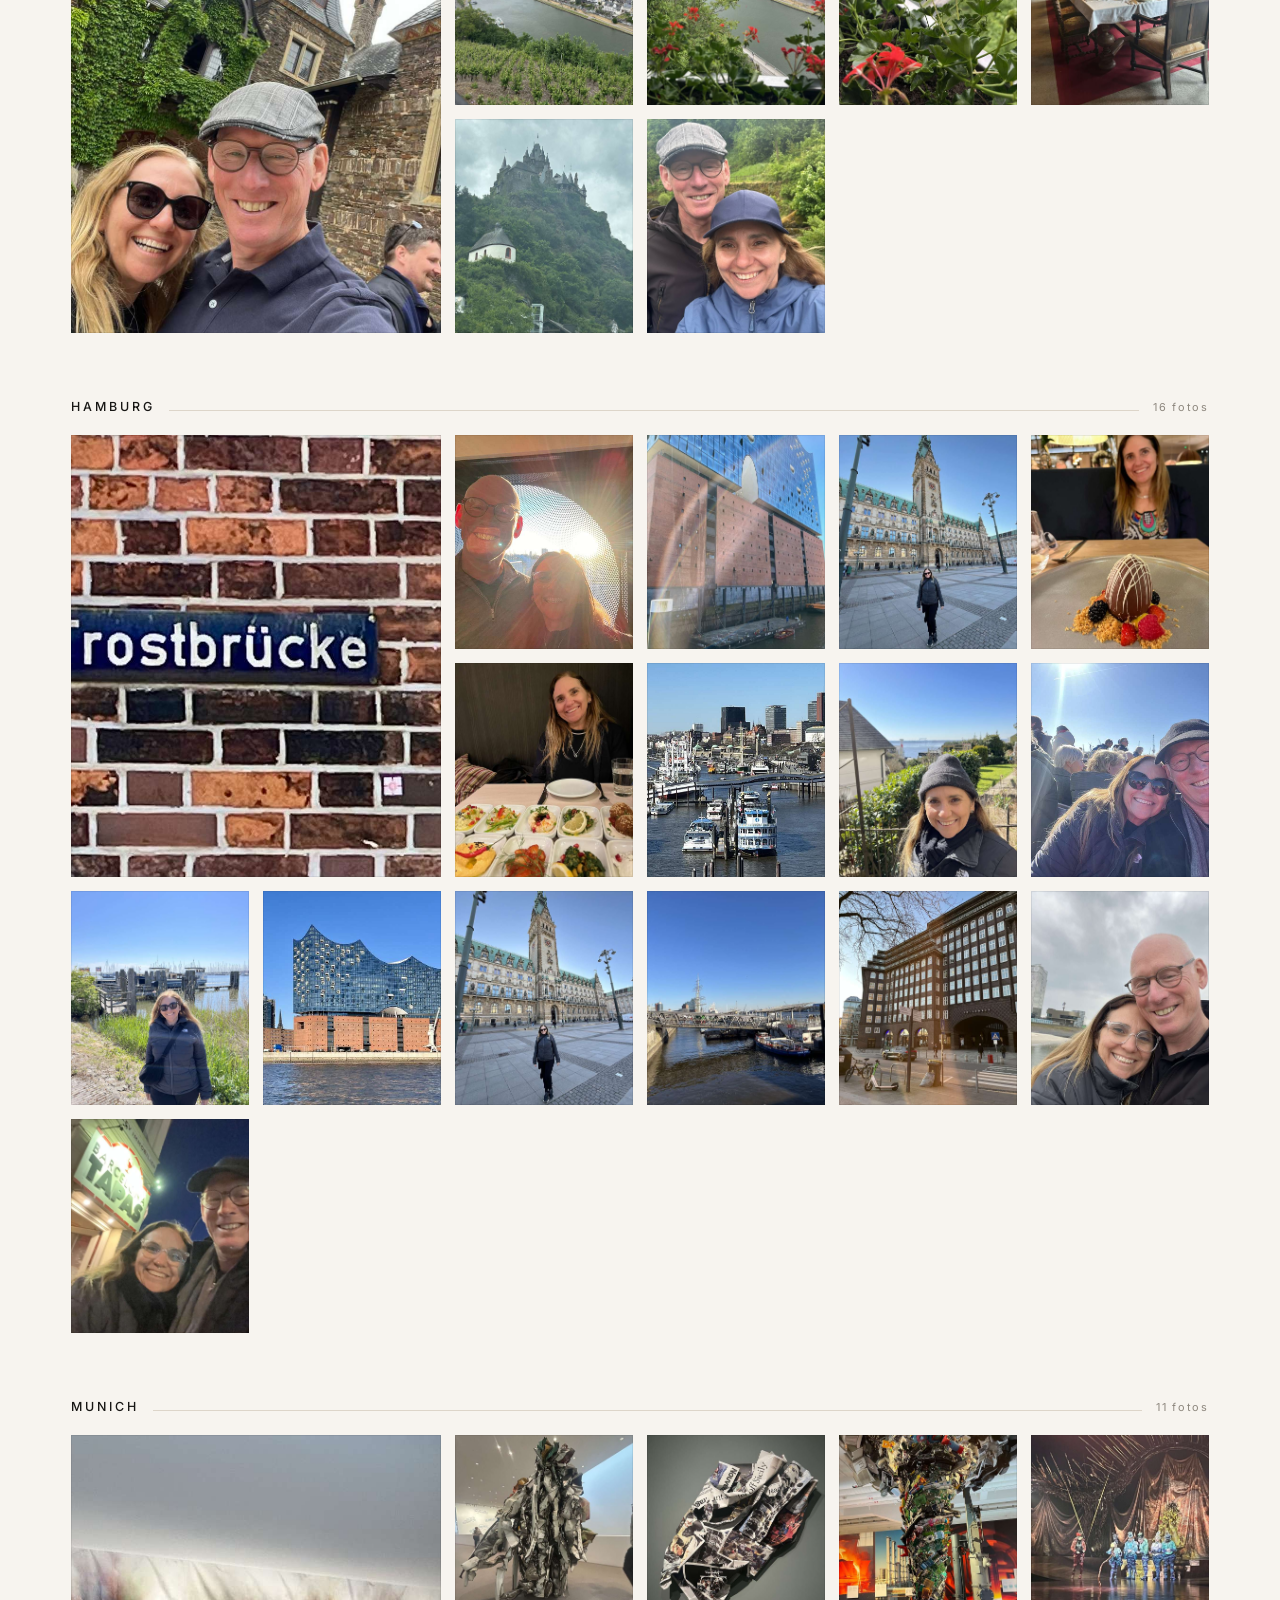
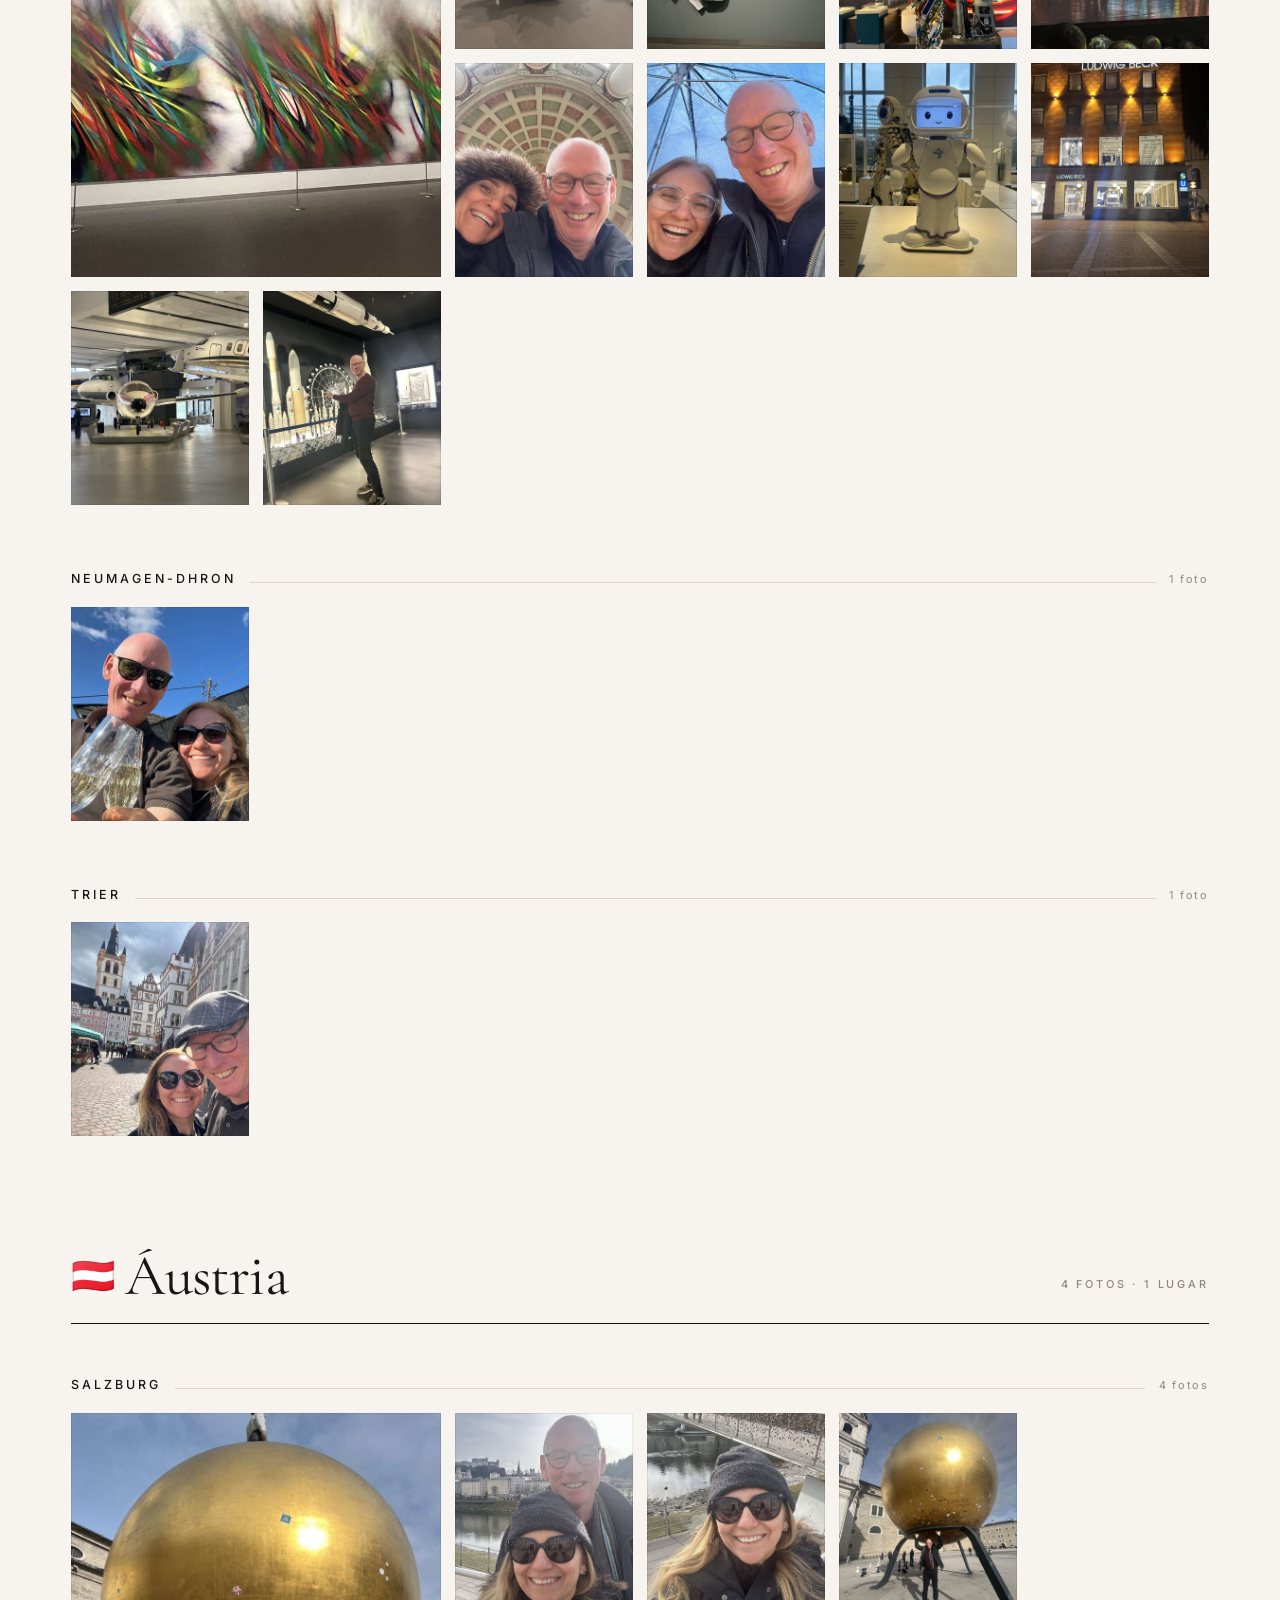
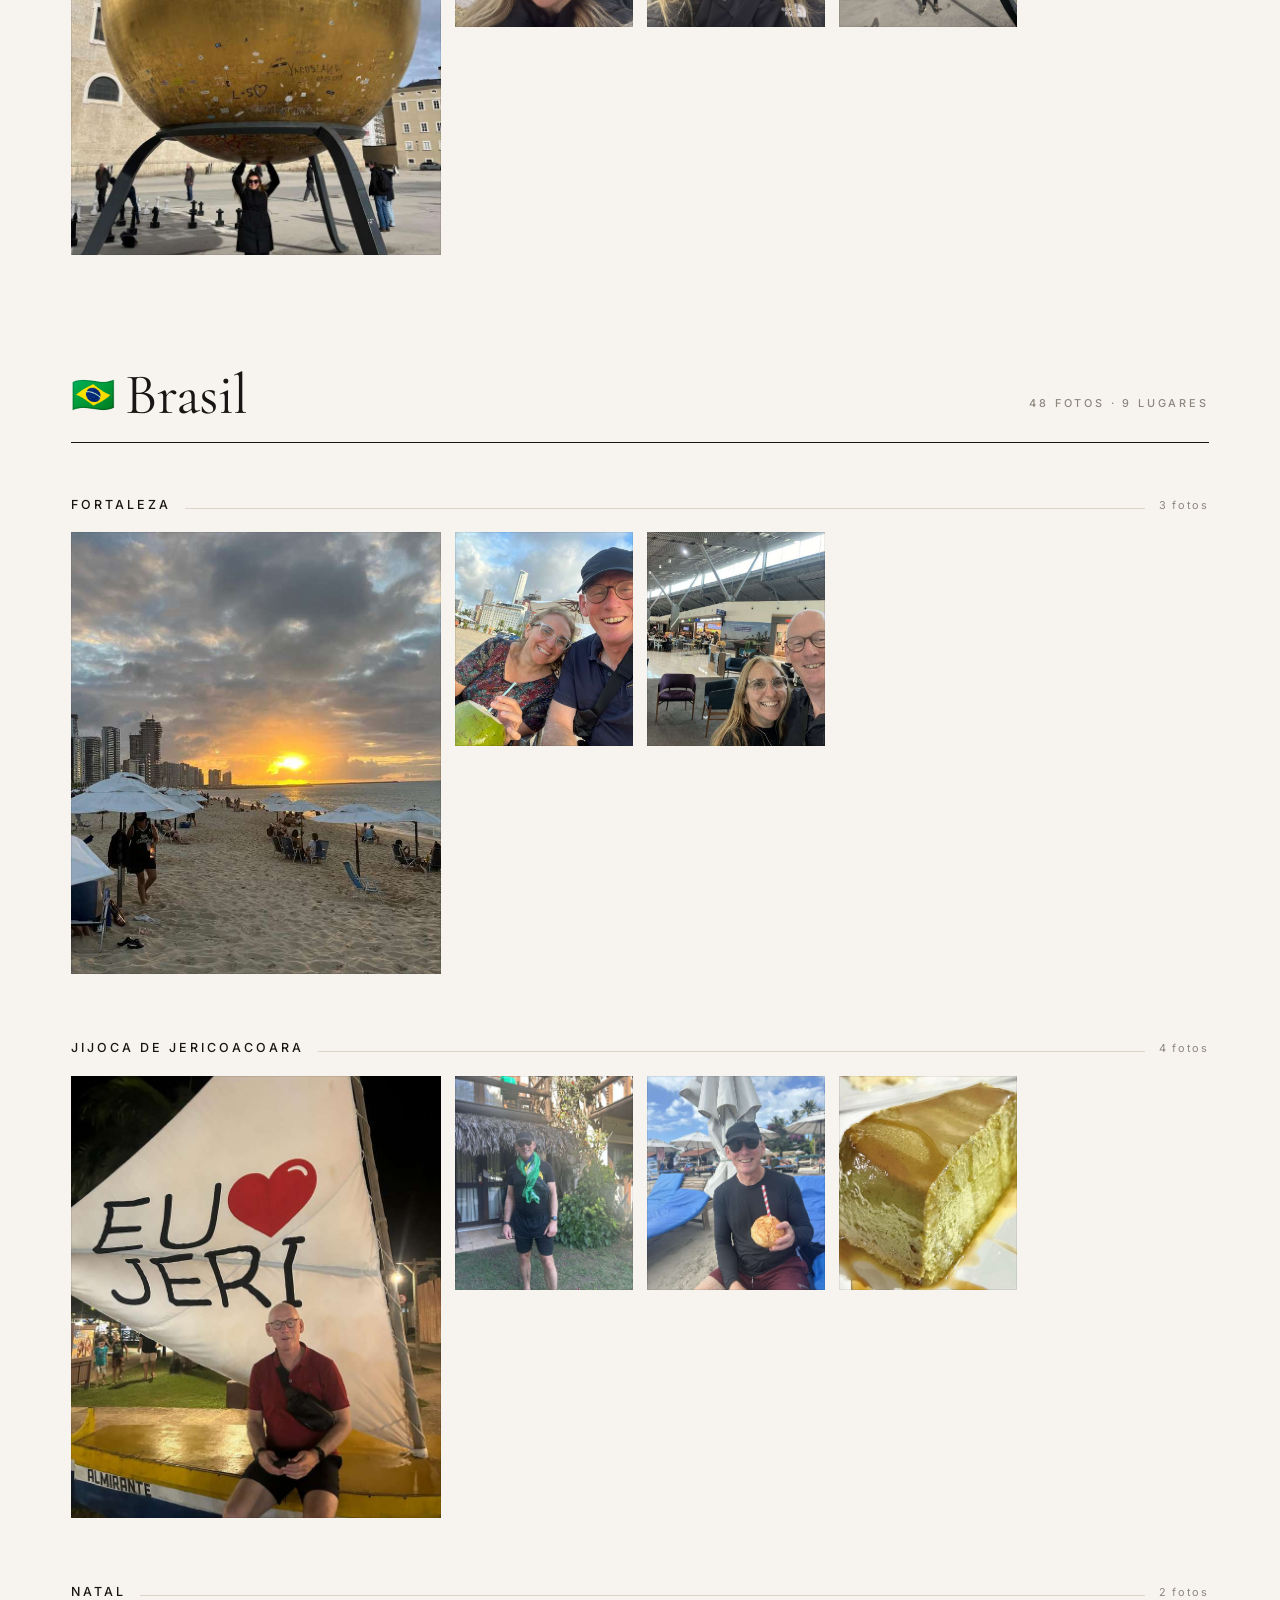
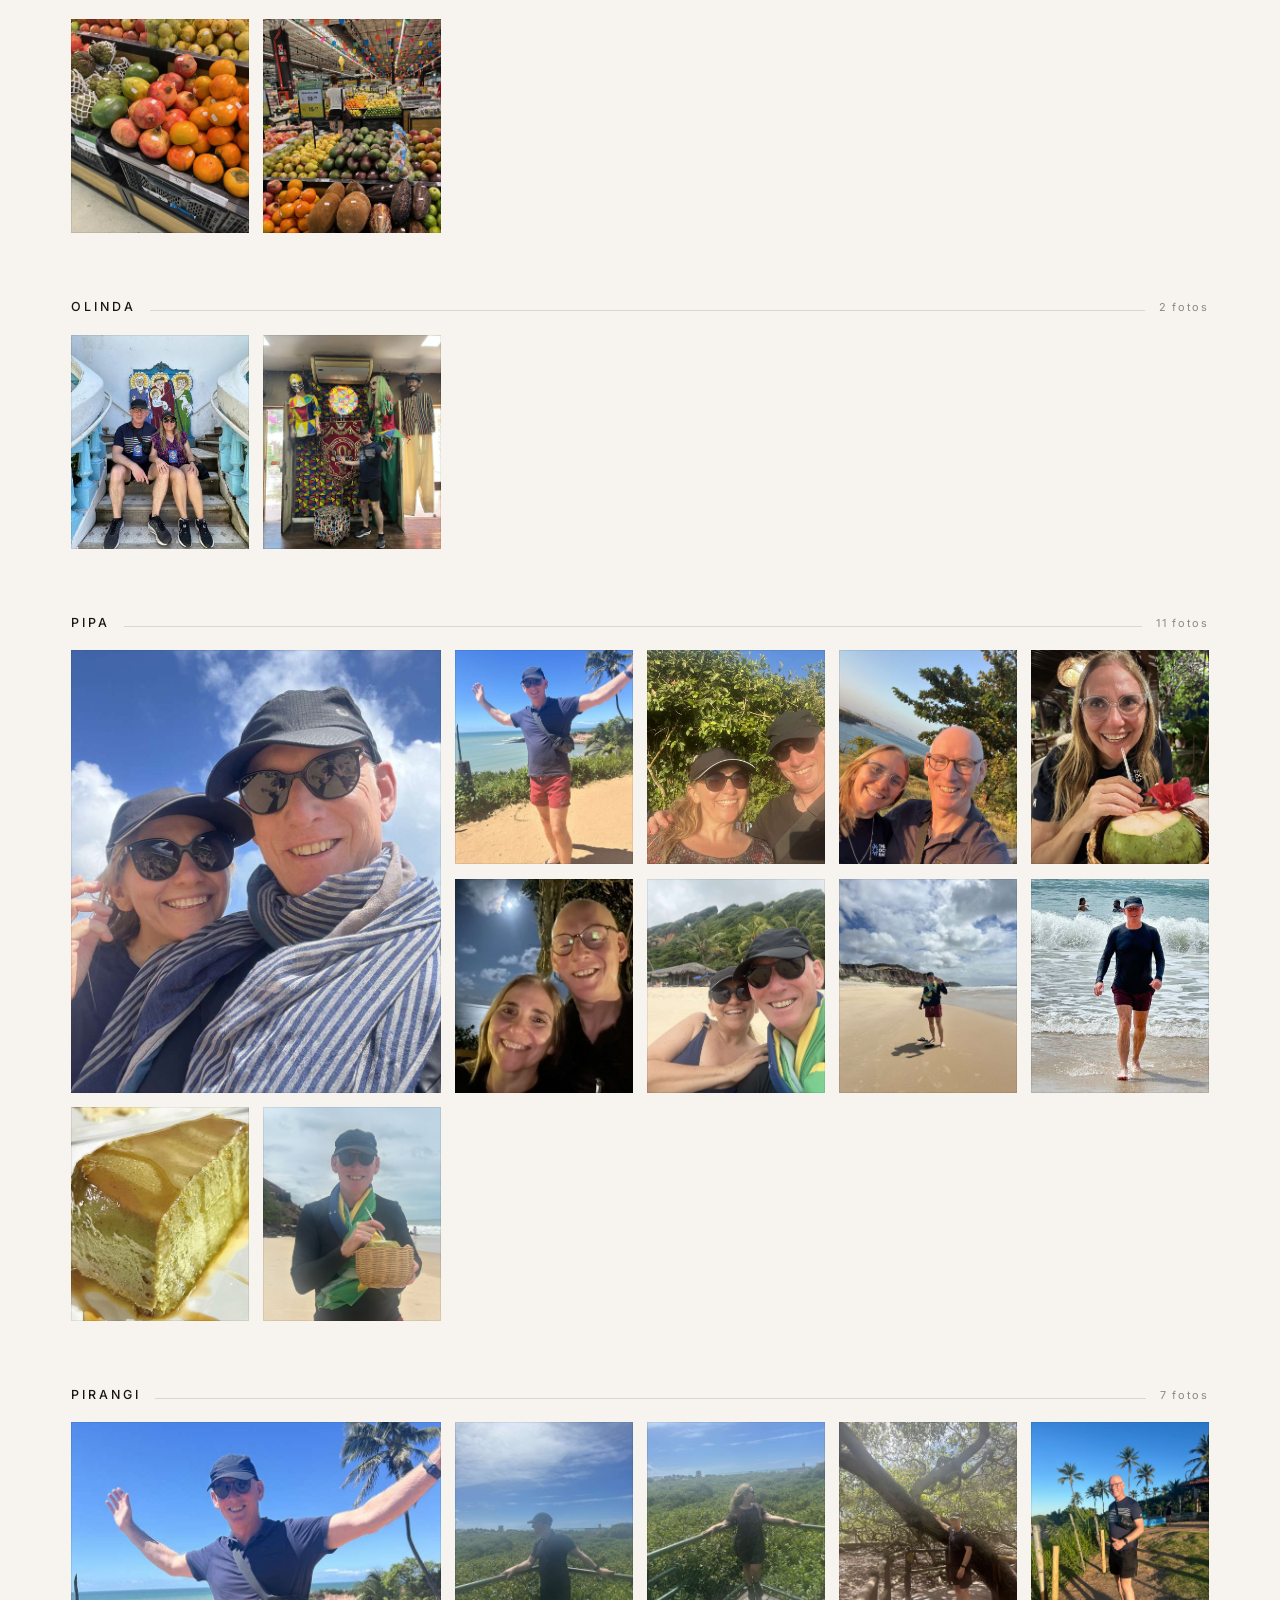
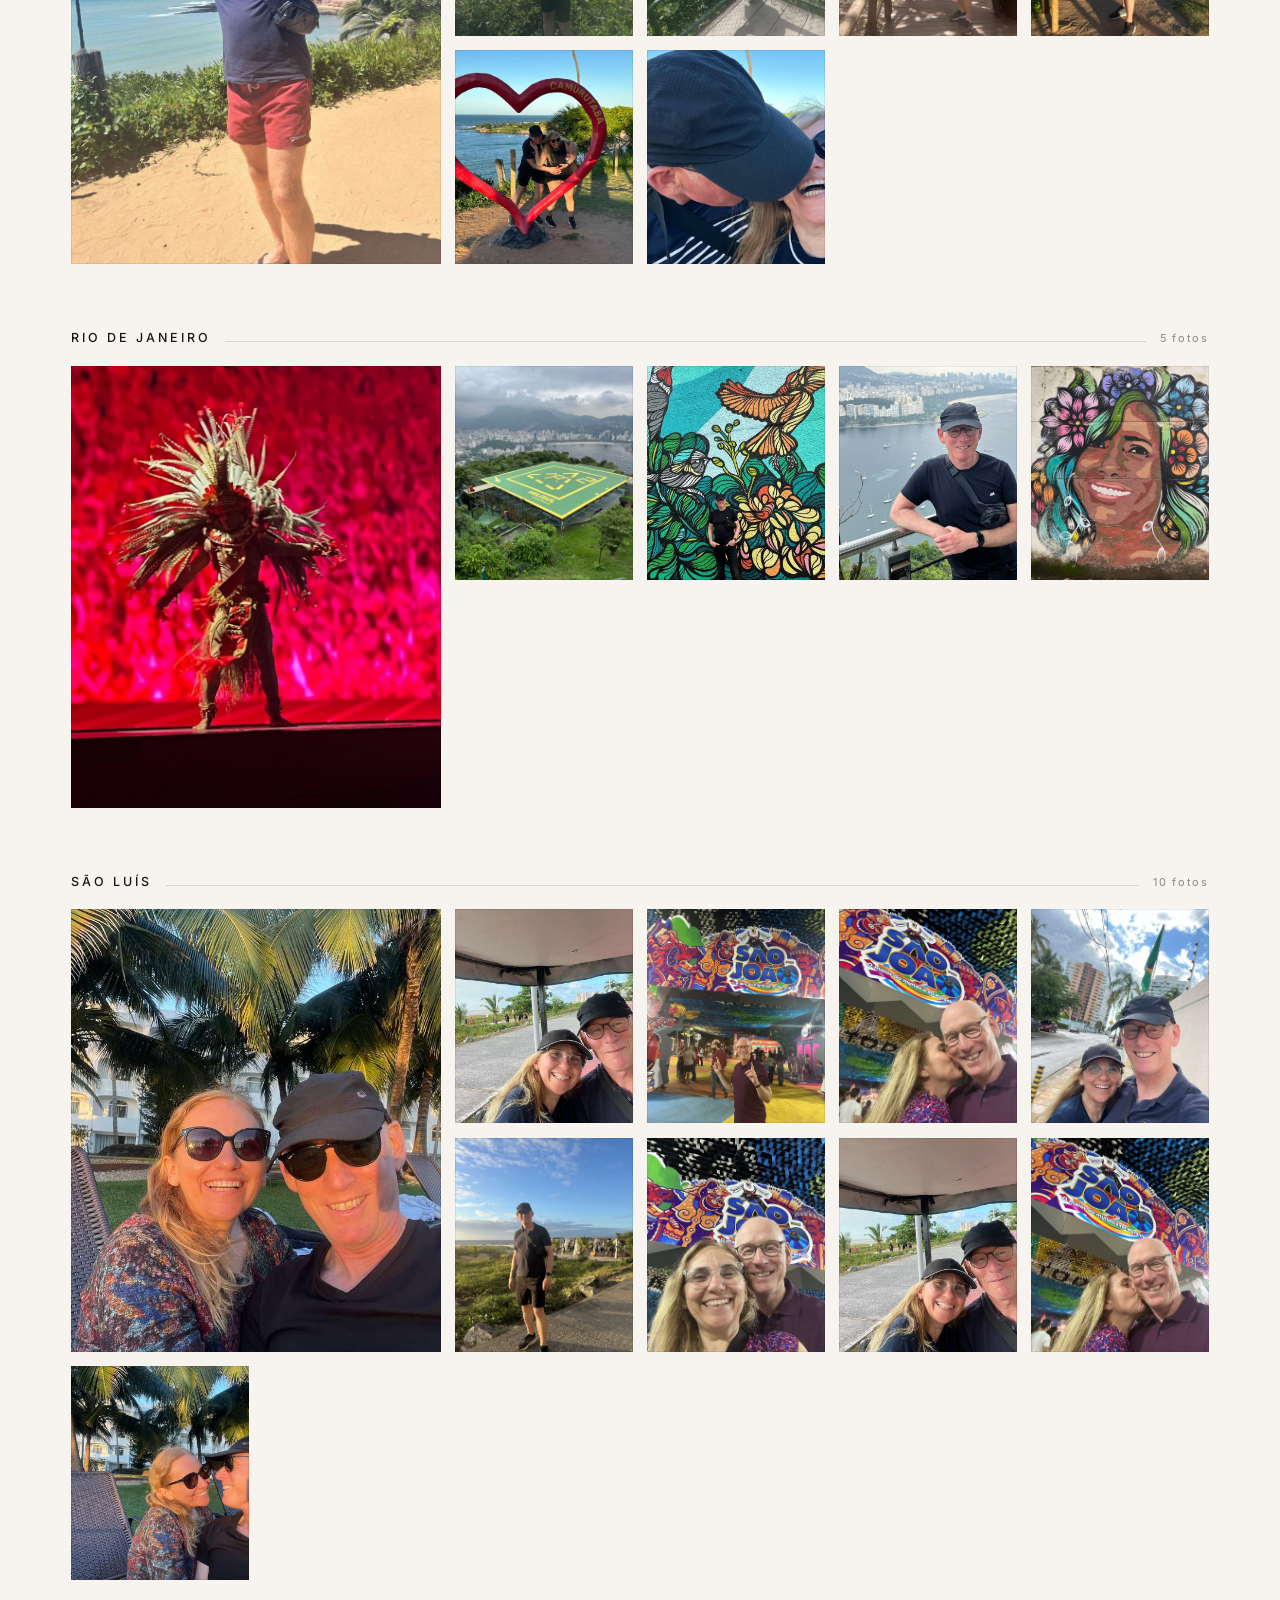
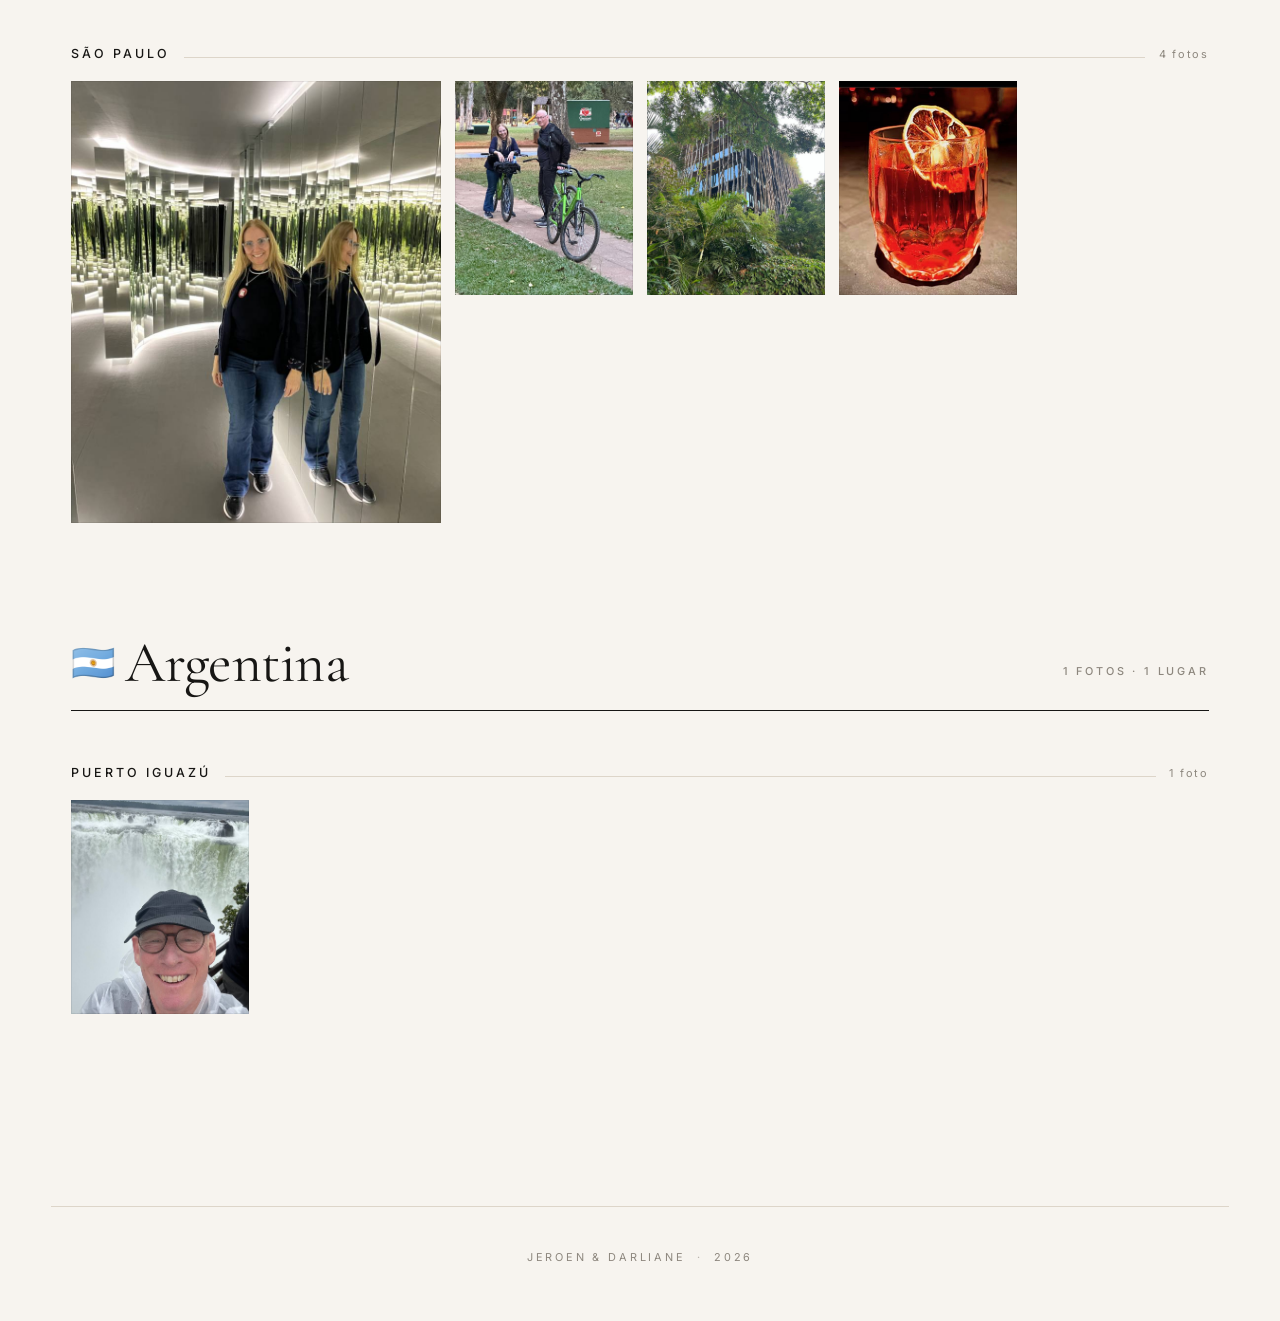
==== commit 54d04307: "Add files via upload" ====
--- a/index.html
+++ b/index.html
@@ -10,84 +10,74 @@
   <meta property="og:type" content="website" />
   <link rel="preconnect" href="https://fonts.googleapis.com" />
   <link rel="preconnect" href="https://fonts.gstatic.com" crossorigin />
-  <link href="https://fonts.googleapis.com/css2?family=Cormorant+Garamond:wght@500;600&family=Inter:wght@400;500;600&display=swap" rel="stylesheet" />
+  <link href="https://fonts.googleapis.com/css2?family=Cormorant+Garamond:ital,wght@0,300;0,400;0,500;1,300&family=Inter:wght@300;400;500&display=swap" rel="stylesheet" />
   <link rel="stylesheet" href="style.css" />
 </head>
 <body>
-  <!-- Ímãs de geladeira decorativos (desenhos originais) -->
   <div class="magnets" aria-hidden="true">
-    <!-- Holanda: moinho + tulipa -->
     <svg class="magnet m1" viewBox="0 0 100 100">
-      <rect x="6" y="6" width="88" height="88" rx="14" fill="#fff" stroke="#d9d2c8"/>
-      <rect x="6" y="6" width="88" height="13" rx="6" fill="#AE1C28"/>
-      <rect x="6" y="81" width="88" height="13" rx="6" fill="#21468B"/>
-      <path d="M50 34 L60 70 H40 Z" fill="#e8e2d8" stroke="#9aa3ab" stroke-width="2"/>
-      <g stroke="#6b7280" stroke-width="3.5" stroke-linecap="round">
+      <rect x="6" y="6" width="88" height="88" rx="10" fill="#fff" stroke="#d9d2c8"/>
+      <rect x="6" y="6" width="88" height="12" rx="5" fill="#AE1C28"/>
+      <rect x="6" y="82" width="88" height="12" rx="5" fill="#21468B"/>
+      <path d="M50 34 L60 70 H40 Z" fill="#efeae1" stroke="#9aa3ab" stroke-width="1.6"/>
+      <g stroke="#6b7280" stroke-width="3" stroke-linecap="round">
         <line x1="50" y1="34" x2="34" y2="22"/><line x1="50" y1="34" x2="66" y2="22"/>
         <line x1="50" y1="34" x2="34" y2="46"/><line x1="50" y1="34" x2="66" y2="46"/>
       </g>
     </svg>
-    <!-- Bélgica: waffle -->
     <svg class="magnet m2" viewBox="0 0 100 100">
-      <rect x="6" y="6" width="88" height="88" rx="14" fill="#fff" stroke="#d9d2c8"/>
+      <rect x="6" y="6" width="88" height="88" rx="10" fill="#fff" stroke="#d9d2c8"/>
       <rect x="6" y="6" width="29" height="88" fill="#2d2a26"/>
       <rect x="35" y="6" width="29" height="88" fill="#F7D117"/>
       <rect x="64" y="6" width="30" height="88" fill="#C8102E"/>
-      <rect x="24" y="30" width="52" height="40" rx="9" fill="#e8b168" stroke="#b8823c" stroke-width="2.5"/>
-      <g stroke="#b8823c" stroke-width="2.5"><line x1="41" y1="30" x2="41" y2="70"/><line x1="58" y1="30" x2="58" y2="70"/><line x1="24" y1="50" x2="76" y2="50"/></g>
+      <rect x="26" y="32" width="48" height="36" rx="7" fill="#e8b168" stroke="#b8823c" stroke-width="2"/>
+      <g stroke="#b8823c" stroke-width="2"><line x1="42" y1="32" x2="42" y2="68"/><line x1="58" y1="32" x2="58" y2="68"/><line x1="26" y1="50" x2="74" y2="50"/></g>
     </svg>
-    <!-- Alemanha: pretzel -->
     <svg class="magnet m3" viewBox="0 0 100 100">
-      <rect x="6" y="6" width="88" height="88" rx="14" fill="#fff" stroke="#d9d2c8"/>
-      <rect x="6" y="6" width="88" height="29" rx="6" fill="#2d2a26"/>
+      <rect x="6" y="6" width="88" height="88" rx="10" fill="#fff" stroke="#d9d2c8"/>
+      <rect x="6" y="6" width="88" height="29" rx="5" fill="#2d2a26"/>
       <rect x="6" y="35" width="88" height="29" fill="#DD0000"/>
-      <rect x="6" y="64" width="88" height="30" rx="6" fill="#FFCE00"/>
+      <rect x="6" y="64" width="88" height="30" rx="5" fill="#FFCE00"/>
       <path d="M34 40 C26 54 38 70 50 62 C62 70 74 54 66 40 C60 32 50 44 50 52 C50 44 40 32 34 40 Z"
-            fill="none" stroke="#8a5a2b" stroke-width="6" stroke-linecap="round" stroke-linejoin="round"/>
+            fill="none" stroke="#8a5a2b" stroke-width="5.5" stroke-linecap="round" stroke-linejoin="round"/>
     </svg>
-    <!-- Áustria: montanha -->
     <svg class="magnet m4" viewBox="0 0 100 100">
-      <rect x="6" y="6" width="88" height="88" rx="14" fill="#fff" stroke="#d9d2c8"/>
-      <rect x="6" y="6" width="88" height="16" rx="6" fill="#ED2939"/>
-      <rect x="6" y="78" width="88" height="16" rx="6" fill="#ED2939"/>
-      <path d="M20 74 L42 36 L56 58 L66 44 L82 74 Z" fill="#8fa6b8"/>
+      <rect x="6" y="6" width="88" height="88" rx="10" fill="#fff" stroke="#d9d2c8"/>
+      <rect x="6" y="6" width="88" height="15" rx="5" fill="#ED2939"/>
+      <rect x="6" y="79" width="88" height="15" rx="5" fill="#ED2939"/>
+      <path d="M20 74 L42 36 L56 58 L66 44 L82 74 Z" fill="#9aafbe"/>
       <path d="M42 36 L33 52 H51 Z M66 44 L60 54 H73 Z" fill="#fff"/>
     </svg>
-    <!-- Brasil: palmeira e sol -->
     <svg class="magnet m5" viewBox="0 0 100 100">
-      <rect x="6" y="6" width="88" height="88" rx="14" fill="#fff" stroke="#d9d2c8"/>
-      <rect x="6" y="6" width="88" height="88" rx="14" fill="#009B3A"/>
-      <path d="M50 16 L88 50 L50 84 L12 50 Z" fill="#FEDF00"/>
-      <circle cx="50" cy="50" r="17" fill="#002776"/>
-      <path d="M35 46 C43 41 57 41 65 46" stroke="#fff" stroke-width="3" fill="none"/>
+      <rect x="6" y="6" width="88" height="88" rx="10" fill="#009B3A"/>
+      <path d="M50 17 L87 50 L50 83 L13 50 Z" fill="#FEDF00"/>
+      <circle cx="50" cy="50" r="16" fill="#002776"/>
+      <path d="M36 46 C43 41 57 41 64 46" stroke="#fff" stroke-width="2.6" fill="none"/>
     </svg>
-    <!-- Câmera -->
     <svg class="magnet m6" viewBox="0 0 100 100">
-      <rect x="6" y="6" width="88" height="88" rx="14" fill="#fff" stroke="#d9d2c8"/>
-      <rect x="16" y="34" width="68" height="42" rx="8" fill="#2f6f6a"/>
-      <rect x="38" y="26" width="24" height="10" rx="4" fill="#2f6f6a"/>
-      <circle cx="50" cy="55" r="14" fill="#faf8f5"/><circle cx="50" cy="55" r="7" fill="#2f6f6a"/>
-    </svg>
-    <!-- Avião -->
-    <svg class="magnet m7" viewBox="0 0 100 100">
-      <rect x="6" y="6" width="88" height="88" rx="14" fill="#fff" stroke="#d9d2c8"/>
-      <path d="M50 16 C55 26 56 36 56 44 L84 62 V70 L56 60 V74 L66 82 V88 L50 82 L34 88 V82 L44 74 V60 L16 70 V62 L44 44 C44 36 45 26 50 16 Z" fill="#5b8fb0"/>
-    </svg>
-    <!-- Coração -->
-    <svg class="magnet m8" viewBox="0 0 100 100">
-      <rect x="6" y="6" width="88" height="88" rx="14" fill="#fff" stroke="#d9d2c8"/>
-      <path d="M50 78 C22 60 20 42 32 34 C41 28 48 34 50 40 C52 34 59 28 68 34 C80 42 78 60 50 78 Z" fill="#d4726a"/>
+      <rect x="6" y="6" width="88" height="88" rx="10" fill="#fff" stroke="#d9d2c8"/>
+      <rect x="17" y="35" width="66" height="40" rx="7" fill="#2f6f6a"/>
+      <rect x="39" y="27" width="22" height="9" rx="3" fill="#2f6f6a"/>
+      <circle cx="50" cy="55" r="13" fill="#faf8f5"/><circle cx="50" cy="55" r="6" fill="#2f6f6a"/>
     </svg>
   </div>
 
   <header class="hero">
+    <div class="hero__scrim"></div>
+    <div class="hero__rule" aria-hidden="true"></div>
     <div class="hero__inner">
-      <p class="hero__eyebrow">Aventuras</p>
-      <h1 class="hero__title">Jeroen &amp; Darliane</h1>
-      <p class="hero__subtitle">Nossas aventuras, lugar por lugar</p>
-      <p class="hero__meta" id="heroMeta"></p>
+      <div class="hero__top">
+        <span class="hero__kicker">Aventuras</span>
+        <span class="hero__meta" id="heroMeta"></span>
+      </div>
+      <div class="hero__lockup">
+        <h1 class="hero__title">Jeroen <em>&amp;</em> Darliane</h1>
+        <p class="hero__sub">Nossas aventuras, lugar por lugar</p>
+      </div>
+      <button class="hero__scroll" aria-label="Ver galeria" onclick="document.getElementById('nav').scrollIntoView({behavior:'smooth'})">
+        <span></span>
+      </button>
     </div>
-    <button class="hero__scroll" aria-label="Ver galeria" onclick="document.getElementById('nav').scrollIntoView({behavior:'smooth'})">↓</button>
   </header>
 
   <nav class="nav" id="nav" aria-label="Navegação por país"></nav>
@@ -97,17 +87,19 @@
   </main>
 
   <footer class="footer">
-    <p>Jeroen &amp; Darliane · <span id="year"></span></p>
+    <span>Jeroen &amp; Darliane</span>
+    <span class="footer__dot">·</span>
+    <span id="year"></span>
   </footer>
 
   <div class="lightbox" id="lightbox" aria-hidden="true" role="dialog" aria-label="Foto ampliada">
-    <button class="lightbox__close" id="lbClose" aria-label="Fechar">×</button>
-    <button class="lightbox__nav lightbox__prev" id="lbPrev" aria-label="Anterior">‹</button>
+    <button class="lightbox__close" id="lbClose" aria-label="Fechar">&#215;</button>
+    <button class="lightbox__nav lightbox__prev" id="lbPrev" aria-label="Anterior">&#8249;</button>
     <figure class="lightbox__figure">
       <img class="lightbox__img" id="lbImg" src="" alt="" />
       <figcaption class="lightbox__caption" id="lbCaption"></figcaption>
     </figure>
-    <button class="lightbox__nav lightbox__next" id="lbNext" aria-label="Próxima">›</button>
+    <button class="lightbox__nav lightbox__next" id="lbNext" aria-label="Próxima">&#8250;</button>
   </div>
 
   <script src="app.js"></script>
--- a/style.css
+++ b/style.css
@@ -1,239 +1,255 @@
-:root {
-  --bg: #faf8f5;
-  --ink: #1f2933;
-  --muted: #6b7280;
-  --line: #e6e0d8;
-  --accent: #2f6f6a;
-  --card-radius: 10px;
-  --maxw: 1180px;
-}
-
-* { box-sizing: border-box; }
-
-html { scroll-behavior: smooth; }
-
-body {
-  margin: 0;
-  font-family: "Inter", system-ui, -apple-system, sans-serif;
-  color: var(--ink);
-  background: var(--bg);
-  line-height: 1.55;
-}
-
-img { display: block; max-width: 100%; }
-
-/* ---------- Hero ---------- */
-.hero {
-  position: relative;
-  min-height: 78vh;
-  display: flex;
-  flex-direction: column;
-  align-items: center;
-  justify-content: center;
-  text-align: center;
-  padding: 4rem 1.5rem;
-  color: #fff;
+:root{
+  --paper:#f7f4ef;
+  --paper-2:#efeae1;
+  --ink:#171614;
+  --ink-soft:#4a4741;
+  --muted:#8d877e;
+  --line:#ddd5c9;
+  --accent:#2c5f57;
+  --maxw:1240px;
+  --gutter:clamp(1.15rem, 4vw, 3.25rem);
+}
+*{box-sizing:border-box;}
+html{scroll-behavior:smooth;}
+body{
+  margin:0;
+  background:var(--paper);
+  color:var(--ink);
+  font-family:"Inter",system-ui,-apple-system,sans-serif;
+  font-weight:400;
+  line-height:1.6;
+  -webkit-font-smoothing:antialiased;
+}
+img{display:block;max-width:100%;}
+em{font-style:italic;}
+
+/* ---------- Capa ---------- */
+.hero{
+  position:relative;
+  min-height:100svh;
+  display:flex;
+  color:#fff;
+  background:#211f1c url("0036-amsterdam.jpg") center 42%/cover no-repeat;
+  overflow:hidden;
+}
+.hero__scrim{
+  position:absolute; inset:0;
   background:
-    linear-gradient(180deg, rgba(20,28,32,.45), rgba(20,28,32,.62)),
-    url("images/full/0036-amsterdam.jpg") center/cover no-repeat;
-}
-.hero__inner { max-width: 720px; }
-.hero__eyebrow {
-  text-transform: uppercase;
-  letter-spacing: .28em;
-  font-size: .74rem;
-  font-weight: 600;
-  margin: 0 0 1rem;
-  opacity: .9;
-}
-.hero__title {
-  font-family: "Cormorant Garamond", serif;
-  font-weight: 600;
-  font-size: clamp(2.8rem, 7vw, 5rem);
-  line-height: 1.02;
-  margin: 0;
-}
-.hero__subtitle {
-  font-size: clamp(1rem, 2.4vw, 1.35rem);
-  font-weight: 400;
-  margin: 1rem 0 .4rem;
-  opacity: .95;
-}
-.hero__meta { font-size: .9rem; opacity: .8; margin: .2rem 0 0; }
-.hero__scroll {
-  position: absolute;
-  bottom: 1.4rem;
-  background: none; border: none; color: #fff;
-  font-size: 1.8rem; cursor: pointer; opacity: .85;
-  animation: bob 2s ease-in-out infinite;
-}
-@keyframes bob { 0%,100%{transform:translateY(0)} 50%{transform:translateY(6px)} }
-
-/* ---------- Nav ---------- */
-.nav {
-  position: sticky;
-  top: 0;
-  z-index: 20;
-  display: flex;
-  flex-wrap: wrap;
-  gap: .4rem;
-  justify-content: center;
-  padding: .8rem 1rem;
-  background: rgba(250,248,245,.92);
-  backdrop-filter: blur(8px);
-  border-bottom: 1px solid var(--line);
-}
-.nav a {
-  text-decoration: none;
-  color: var(--ink);
-  font-size: .85rem;
-  font-weight: 500;
-  padding: .35rem .8rem;
-  border-radius: 999px;
-  border: 1px solid var(--line);
-  transition: all .2s;
-  white-space: nowrap;
-}
-.nav a:hover { background: var(--accent); color: #fff; border-color: var(--accent); }
-
-/* ---------- Gallery ---------- */
-.gallery { max-width: var(--maxw); margin: 0 auto; padding: 3rem 1.25rem 4rem; }
-.loading { text-align: center; color: var(--muted); padding: 3rem 0; }
-
-.country { margin-bottom: 3.5rem; scroll-margin-top: 70px; }
-.country__title {
-  font-family: "Cormorant Garamond", serif;
-  font-size: clamp(1.9rem, 4vw, 2.7rem);
-  font-weight: 600;
-  margin: 0 0 .2rem;
-  display: flex;
-  align-items: center;
-  gap: .55rem;
-}
-.country__rule { height: 1px; background: var(--line); margin: .8rem 0 2rem; }
-
-.place { margin-bottom: 2.4rem; }
-.place__head {
-  display: flex;
-  align-items: baseline;
-  gap: .6rem;
-  margin: 0 0 .9rem;
-}
-.place__name { font-size: 1.15rem; font-weight: 600; margin: 0; }
-.place__count { font-size: .82rem; color: var(--muted); }
-
-.grid {
-  display: grid;
-  grid-template-columns: repeat(auto-fill, minmax(210px, 1fr));
-  gap: 12px;
-}
-.grid__item {
-  position: relative;
-  overflow: hidden;
-  border-radius: var(--card-radius);
-  aspect-ratio: 4 / 3;
-  cursor: pointer;
-  background: #eee9e2;
-}
-.grid__item img {
-  width: 100%; height: 100%;
-  object-fit: cover;
-  transition: transform .5s ease;
-}
-.grid__item:hover img { transform: scale(1.06); }
-.grid__item::after {
-  content: "";
-  position: absolute; inset: 0;
-  background: linear-gradient(180deg, transparent 60%, rgba(0,0,0,.18));
-  opacity: 0; transition: opacity .3s;
-}
-.grid__item:hover::after { opacity: 1; }
-
-/* ---------- Footer ---------- */
-.footer {
-  text-align: center;
-  padding: 2.5rem 1rem;
-  color: var(--muted);
-  font-size: .85rem;
-  border-top: 1px solid var(--line);
-}
-
-/* ---------- Lightbox ---------- */
-.lightbox {
-  position: fixed; inset: 0;
-  background: rgba(15,18,20,.94);
-  display: none;
-  align-items: center;
-  justify-content: center;
-  z-index: 100;
-  padding: 2rem;
-}
-.lightbox.open { display: flex; }
-.lightbox__figure { margin: 0; max-width: 92vw; max-height: 90vh; text-align: center; }
-.lightbox__img {
-  max-width: 92vw; max-height: 82vh;
-  margin: 0 auto;
-  border-radius: 6px;
-  box-shadow: 0 20px 60px rgba(0,0,0,.5);
-  object-fit: contain;
-}
-.lightbox__caption { color: #eee; font-size: .9rem; margin-top: .9rem; letter-spacing: .02em; }
-.lightbox__close {
-  position: absolute; top: 1rem; right: 1.3rem;
-  background: none; border: none; color: #fff;
-  font-size: 2.2rem; line-height: 1; cursor: pointer; opacity: .8;
-}
-.lightbox__close:hover { opacity: 1; }
-.lightbox__nav {
-  position: absolute; top: 50%; transform: translateY(-50%);
-  background: rgba(255,255,255,.1);
-  border: none; color: #fff;
-  width: 52px; height: 52px; border-radius: 50%;
-  font-size: 2rem; line-height: 1; cursor: pointer;
-  transition: background .2s;
-}
-.lightbox__nav:hover { background: rgba(255,255,255,.25); }
-.lightbox__prev { left: 1.2rem; }
-.lightbox__next { right: 1.2rem; }
-
-@media (max-width: 640px) {
-  .grid { grid-template-columns: repeat(auto-fill, minmax(140px, 1fr)); gap: 8px; }
-  .lightbox__nav { width: 42px; height: 42px; font-size: 1.5rem; }
-  .lightbox__prev { left: .4rem; } .lightbox__next { right: .4rem; }
-}
-
-/* ---------- Ímãs de geladeira (fundo decorativo) ---------- */
-.magnets{
-  position: fixed;
-  inset: 0;
-  z-index: 0;
-  pointer-events: none;
-  overflow: hidden;
-}
-.magnet{
-  position: absolute;
-  width: 92px;
-  height: 92px;
-  opacity: .17;
-  filter: drop-shadow(0 5px 9px rgba(31,41,51,.18));
-}
-.m1{ top: 14%;  left: 3%;   transform: rotate(-13deg); }
-.m2{ top: 40%;  left: 6%;   transform: rotate(9deg);   width: 78px; height: 78px; }
-.m3{ top: 68%;  left: 2.5%; transform: rotate(-6deg); }
-.m4{ top: 22%;  right: 4%;  transform: rotate(11deg); }
-.m5{ top: 50%;  right: 2.5%;transform: rotate(-9deg);  width: 84px; height: 84px; }
-.m6{ top: 76%;  right: 5%;  transform: rotate(7deg);   width: 74px; height: 74px; }
-.m7{ top: 88%;  left: 12%;  transform: rotate(-16deg); width: 70px; height: 70px; }
-.m8{ top: 6%;   right: 14%; transform: rotate(14deg);  width: 66px; height: 66px; }
-
-/* conteúdo sempre acima da decoração */
-.hero, .nav, .gallery, .footer, .lightbox{ position: relative; z-index: 1; }
-
-/* em telas menores os ímãs atrapalham: reduz e esconde os do meio */
-@media (max-width: 1100px){
-  .magnet{ opacity: .12; width: 64px; height: 64px; }
-  .m2, .m6, .m7{ display: none; }
-}
-@media (max-width: 700px){
-  .magnets{ display: none; }
-}
+    linear-gradient(180deg, rgba(14,13,12,.52) 0%, rgba(14,13,12,.18) 38%, rgba(14,13,12,.72) 100%);
+}
+.hero__rule{
+  position:absolute;
+  inset:clamp(1rem,2.4vw,2rem);
+  border:1px solid rgba(255,255,255,.32);
+  pointer-events:none;
+}
+.hero__inner{
+  position:relative;
+  z-index:2;
+  flex:1;
+  display:flex;
+  flex-direction:column;
+  justify-content:space-between;
+  padding:clamp(2.4rem,5vw,4.2rem);
+}
+.hero__top{
+  display:flex;
+  justify-content:space-between;
+  align-items:baseline;
+  gap:1rem;
+  font-size:.72rem;
+  font-weight:500;
+  letter-spacing:.34em;
+  text-transform:uppercase;
+}
+.hero__kicker{opacity:.95;}
+.hero__meta{opacity:.72; letter-spacing:.2em; font-weight:400;}
+.hero__lockup{max-width:20ch; padding-bottom:.5rem;}
+.hero__title{
+  font-family:"Cormorant Garamond",serif;
+  font-weight:300;
+  font-size:clamp(3.2rem,11vw,8.2rem);
+  line-height:.92;
+  letter-spacing:-.015em;
+  margin:0;
+}
+.hero__title em{
+  display:block;
+  font-size:.42em;
+  font-weight:300;
+  opacity:.8;
+  margin:.16em 0;
+}
+.hero__sub{
+  margin:1.5rem 0 0;
+  font-size:.86rem;
+  font-weight:300;
+  letter-spacing:.13em;
+  text-transform:uppercase;
+  opacity:.85;
+  max-width:32ch;
+  line-height:1.9;
+}
+.hero__scroll{
+  align-self:flex-start;
+  background:none;border:none;padding:0;cursor:pointer;
+  width:1px;height:clamp(48px,7vh,74px);
+  background:rgba(255,255,255,.5);
+  position:relative;
+}
+.hero__scroll span{
+  position:absolute; left:-3px; bottom:0;
+  width:7px;height:7px;border-radius:50%;
+  background:#fff;
+  animation:drop 2.4s cubic-bezier(.6,0,.4,1) infinite;
+}
+@keyframes drop{0%{transform:translateY(-100%);opacity:0}35%{opacity:1}100%{transform:translateY(0);opacity:0}}
+
+/* ---------- Navegação ---------- */
+.nav{
+  position:sticky; top:0; z-index:20;
+  display:flex; flex-wrap:wrap; justify-content:center;
+  gap:clamp(1rem,2.6vw,2.4rem);
+  padding:1.05rem var(--gutter);
+  background:rgba(247,244,239,.93);
+  backdrop-filter:blur(10px);
+  border-bottom:1px solid var(--line);
+}
+.nav a{
+  text-decoration:none;
+  color:var(--ink-soft);
+  font-size:.7rem;
+  font-weight:500;
+  letter-spacing:.2em;
+  text-transform:uppercase;
+  padding-bottom:2px;
+  border-bottom:1px solid transparent;
+  transition:color .25s, border-color .25s;
+  white-space:nowrap;
+}
+.nav a:hover{color:var(--ink); border-bottom-color:var(--ink);}
+
+/* ---------- Galeria ---------- */
+.gallery{max-width:var(--maxw); margin:0 auto; padding:clamp(3.5rem,8vw,6.5rem) var(--gutter) 5rem;}
+.loading{text-align:center;color:var(--muted);padding:4rem 0;letter-spacing:.14em;text-transform:uppercase;font-size:.75rem;}
+
+.country{margin-bottom:clamp(4rem,9vw,7rem); scroll-margin-top:64px;}
+.country__head{
+  display:flex; align-items:baseline; justify-content:space-between;
+  gap:1.5rem; padding-bottom:1.1rem;
+  border-bottom:1px solid var(--ink);
+  margin-bottom:clamp(2rem,4vw,3.2rem);
+}
+.country__title{
+  font-family:"Cormorant Garamond",serif;
+  font-weight:400;
+  font-size:clamp(2.1rem,5.4vw,3.6rem);
+  line-height:1;
+  letter-spacing:-.01em;
+  margin:0;
+  display:flex; align-items:center; gap:.6rem;
+}
+.country__flag{font-size:.62em; line-height:1;}
+.country__count{
+  font-size:.68rem; letter-spacing:.26em; text-transform:uppercase;
+  color:var(--muted); white-space:nowrap; font-weight:500;
+}
+
+.place{margin-bottom:clamp(2.6rem,5vw,4rem);}
+.place__head{display:flex; align-items:baseline; gap:.85rem; margin:0 0 1.1rem;}
+.place__name{
+  font-size:.78rem; font-weight:500; letter-spacing:.24em;
+  text-transform:uppercase; margin:0; color:var(--ink);
+}
+.place__line{flex:1; height:1px; background:var(--line);}
+.place__count{font-size:.68rem; letter-spacing:.16em; color:var(--muted); white-space:nowrap;}
+
+.grid{
+  display:grid;
+  grid-template-columns:repeat(auto-fill, minmax(168px, 1fr));
+  grid-auto-rows:clamp(150px, 19vw, 214px);
+  gap:clamp(10px,1.1vw,16px);
+}
+.grid__item{
+  position:relative; overflow:hidden; cursor:pointer;
+  background:var(--paper-2);
+  grid-column:span 1; grid-row:span 1;
+}
+.grid__item--feature{grid-column:span 2; grid-row:span 2;}
+.grid__item img{
+  width:100%;height:100%;object-fit:cover;
+  transition:transform 1.1s cubic-bezier(.2,.7,.2,1), filter .5s;
+}
+.grid__item:hover img{transform:scale(1.045);}
+.grid__item::after{
+  content:"";position:absolute;inset:0;
+  border:1px solid rgba(23,22,20,.08);
+  transition:background .45s;
+}
+.grid__item:hover::after{background:rgba(23,22,20,.06);}
+
+/* ---------- Rodapé ---------- */
+.footer{
+  border-top:1px solid var(--line);
+  margin:0 var(--gutter);
+  padding:2.6rem 0 3.4rem;
+  display:flex; justify-content:center; gap:.7rem;
+  color:var(--muted);
+  font-size:.68rem; letter-spacing:.26em; text-transform:uppercase;
+}
+.footer__dot{opacity:.6;}
+
+/* ---------- Foto ampliada ---------- */
+.lightbox{
+  position:fixed; inset:0; z-index:100;
+  background:rgba(18,17,15,.97);
+  display:none; align-items:center; justify-content:center;
+  padding:clamp(1.2rem,4vw,3rem);
+}
+.lightbox.open{display:flex;}
+.lightbox__figure{margin:0;max-width:94vw;max-height:92vh;text-align:center;}
+.lightbox__img{
+  max-width:94vw; max-height:80vh; margin:0 auto; object-fit:contain;
+}
+.lightbox__caption{
+  color:rgba(255,255,255,.66);
+  font-size:.68rem; letter-spacing:.26em; text-transform:uppercase;
+  margin-top:1.4rem;
+}
+.lightbox__close{
+  position:absolute; top:clamp(1rem,3vw,2rem); right:clamp(1rem,3vw,2.2rem);
+  background:none;border:none;color:rgba(255,255,255,.7);
+  font-size:1.9rem;line-height:1;cursor:pointer;transition:color .25s;
+}
+.lightbox__close:hover{color:#fff;}
+.lightbox__nav{
+  position:absolute; top:50%; transform:translateY(-50%);
+  background:none;border:none;color:rgba(255,255,255,.55);
+  font-size:2.6rem;line-height:1;cursor:pointer;padding:.4rem .7rem;
+  transition:color .25s;
+}
+.lightbox__nav:hover{color:#fff;}
+.lightbox__prev{left:clamp(.2rem,2vw,1.6rem);}
+.lightbox__next{right:clamp(.2rem,2vw,1.6rem);}
+
+/* ---------- Ímãs ---------- */
+.magnets{position:fixed;inset:0;z-index:0;pointer-events:none;overflow:hidden;}
+.magnet{position:absolute;width:74px;height:74px;opacity:.1;}
+.m1{top:16%;left:2.4%;transform:rotate(-11deg);}
+.m2{top:44%;left:4.5%;transform:rotate(8deg);width:62px;height:62px;}
+.m3{top:71%;left:2%;transform:rotate(-5deg);}
+.m4{top:24%;right:3%;transform:rotate(10deg);}
+.m5{top:52%;right:2%;transform:rotate(-8deg);width:66px;height:66px;}
+.m6{top:78%;right:4%;transform:rotate(6deg);width:60px;height:60px;}
+.hero,.nav,.gallery,.footer,.lightbox{position:relative;z-index:1;}
+
+@media (max-width:1100px){
+  .magnet{opacity:.07;width:54px;height:54px;}
+  .m2,.m6{display:none;}
+}
+@media (max-width:760px){
+  .magnets{display:none;}
+  .grid{grid-template-columns:repeat(auto-fill,minmax(128px,1fr));grid-auto-rows:132px;}
+  .country__head{flex-direction:column;align-items:flex-start;gap:.4rem;}
+  .hero__lockup{max-width:none;}
+}
